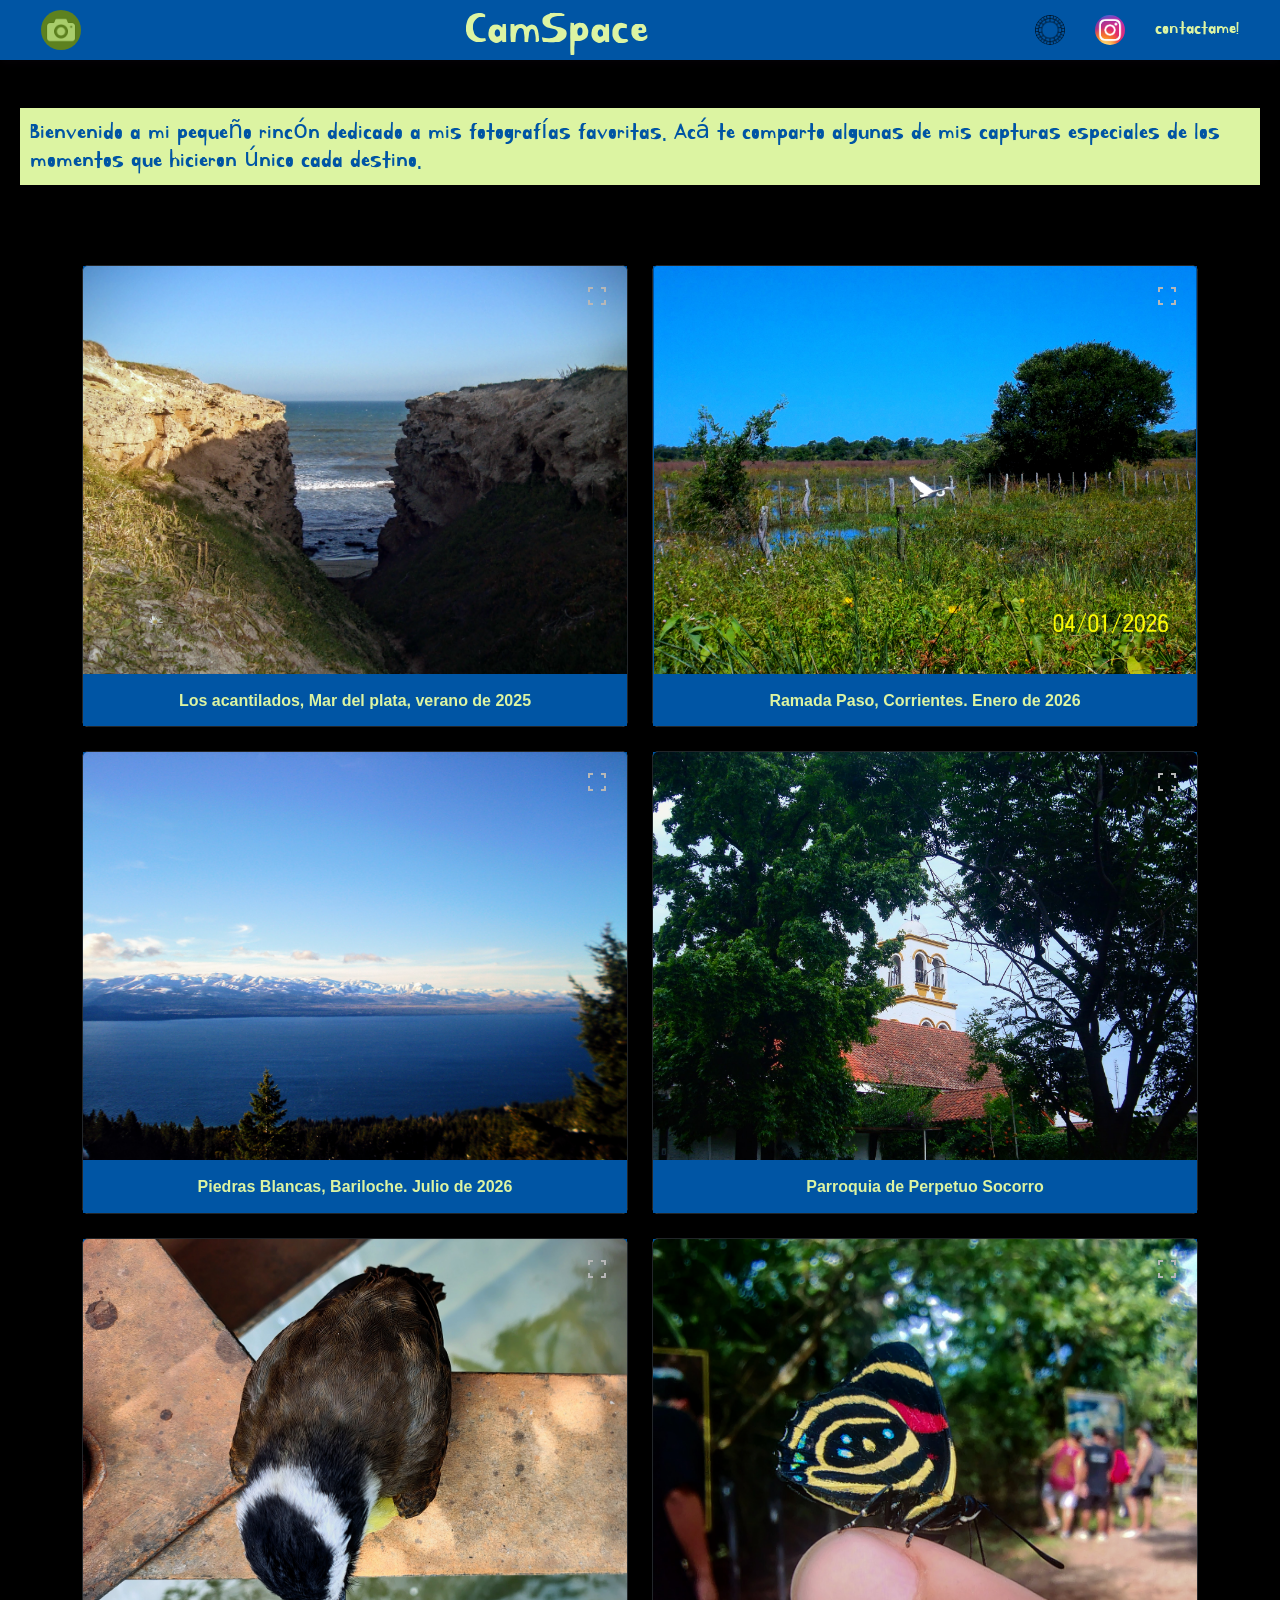
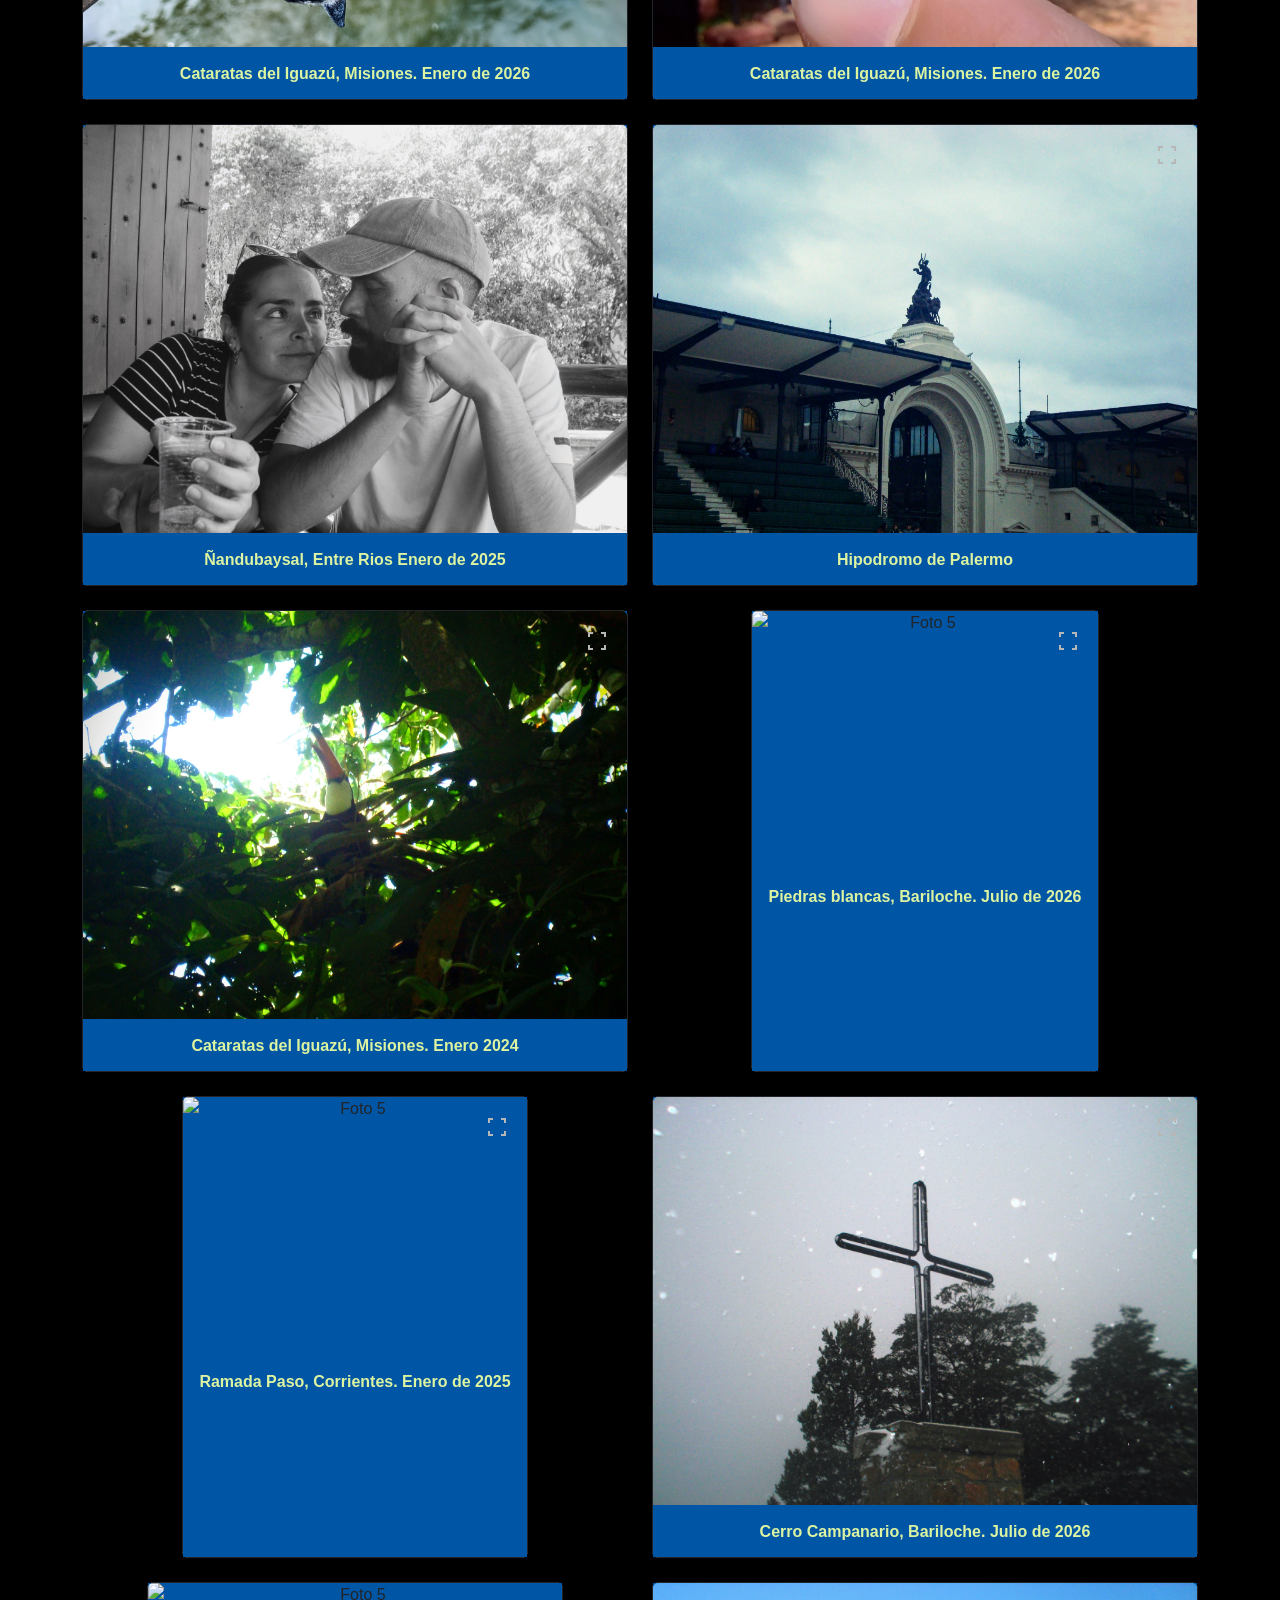
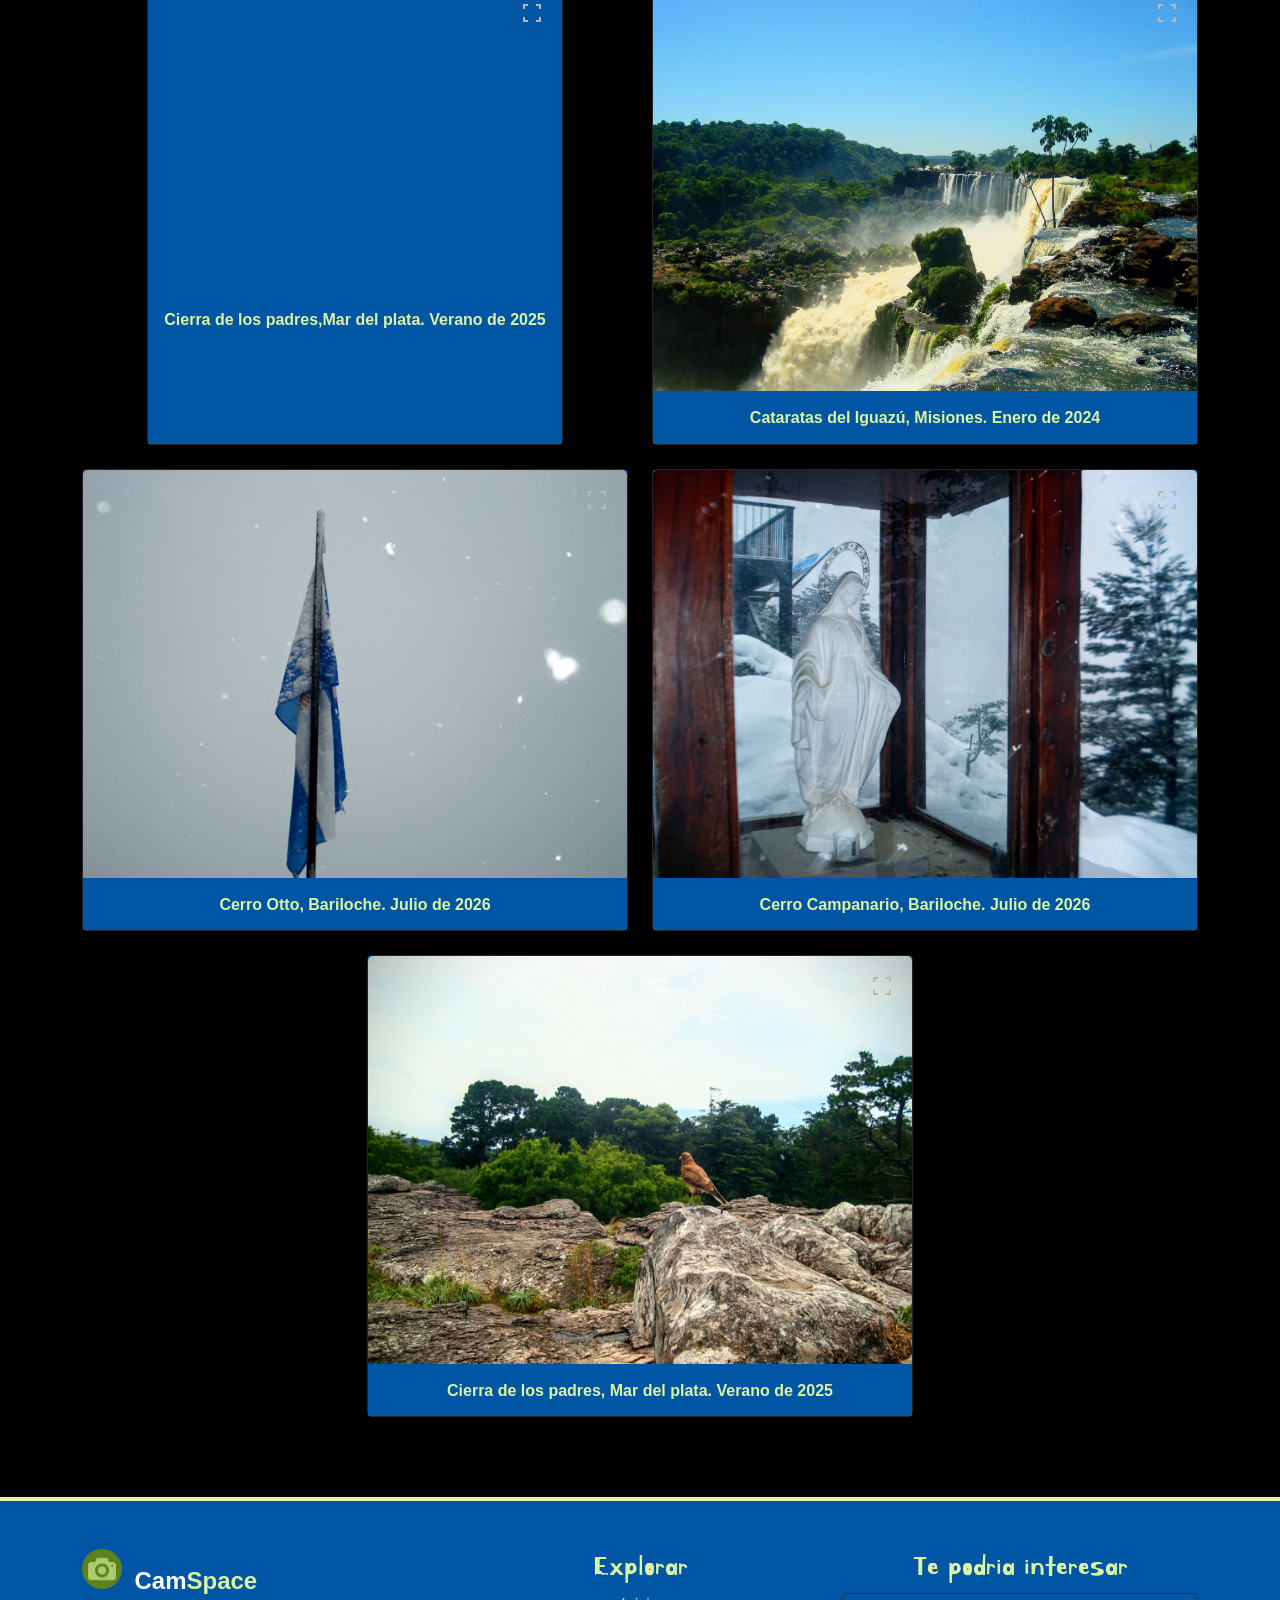
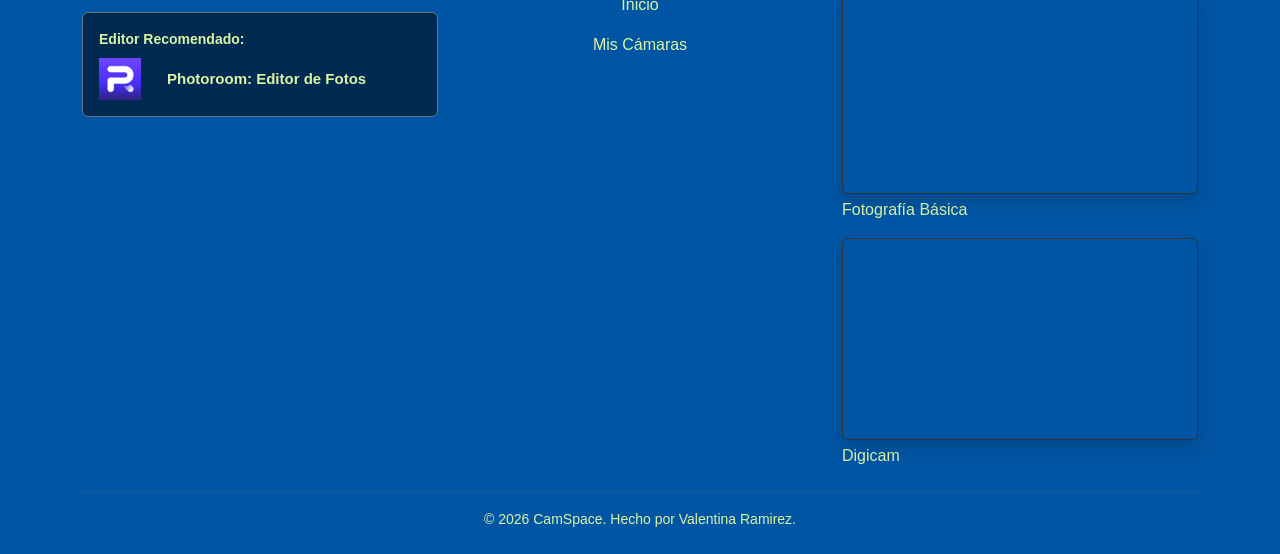
==== proyecto final/index.html @ 92eb6ae8 "Add files via upload" ====
<!DOCTYPE html>
<html lang="es">
<head>
    <meta charset="UTF-8">
    <meta name="viewport" content="width=device-width, initial-scale=1.0">
    <title>PHOTOS</title>
    <link rel="preconnect" href="https://fonts.googleapis.com">
    <link rel="preconnect" href="https://fonts.gstatic.com" crossorigin>
    <link href="https://fonts.googleapis.com/css2?family=Kirang+Haerang&display=swap" rel="stylesheet">
    <link rel="stylesheet" href="https://cdn.jsdelivr.net/npm/bootstrap@5.3.2/dist/css/bootstrap.min.css">
    <link rel="stylesheet" href="estilos.css">
</head>

<body>

    <header class="main-header">
        <div class="header-container">
            <div class="header-brand">
                <img src="./imagenes/principal_logo.jpg" alt="Logotipo" class="logo">
                <h1 class="titulos">CamSpace</h1>
            </div>

            <!-- Menú de Navegación -->
            <nav class="nav-menu">
                <ul>
                    <li><a class="apps" href="https://vsco.co/valuuula444" target="_blank"><img src="./imagenes/vscologo.webp" alt="VSCO"></a></li>
                    <li><a class="apps" href="https://www.instagram.com/_mizzter?igsh=MW1wcWpvdDFhaXNxNw==" target="_blank"><img src="./imagenes/Instalogo.png" alt="Instagram"></a></li>
                    <li><a class="mail" href="https://mail.google.com/mail/?view=cm&fs=1&to=valu.ramirezz55@gmail.com" target="_blank">contactame!</a></li>
                </ul>
            </nav>
        </div>
    </header>
    <br>
    <br>
 <h2 class="subtitulos">Bienvenido a mi pequeño rincón dedicado a mis fotografías favoritas. Acá te comparto algunas de mis capturas especiales de los momentos que hicieron único cada destino.</h2>

<!-- Contenedor principal adaptable -->
<main class="container my-5">
    <!-- Mantiene 2 columnas en pantallas apaisadas/anchas y 1 en móviles verticales -->
    <div class="row row-cols-1 row-cols-md-2 g-4 justify-content-center">

        <!-- FOTO 1 -->
        <div class="col d-flex justify-content-center">
            <div class="card border-dark text-center custom-card">
                <div class="photo-wrapper">
                    <img src="./imagenes/acantilados.JPG" class="card-img-top photo-zoom" alt="Foto 1">
                    <button type="button" class="expand-logo-btn" onclick="openFullscreenImage('./imagenes/acantilados.JPG', 'Mar del plata, verano de 2025')" title="Ver en pantalla completa">
                        <img src="./imagenes/zoom.png" alt="">
                    </button>
                </div>
                <div class="card-body py-3 border-top border-dark bg-white">
                    <h6 class="card-title mb-0 fw-bold">Los acantilados, Mar del plata, verano de 2025</h6>
                </div>
            </div>
        </div>

        <!-- FOTO 2 -->
        <div class="col d-flex justify-content-center">
            <div class="card border-dark text-center custom-card">
                <div class="photo-wrapper">
                    <img src="./imagenes/ciguena.JPG" class="card-img-top photo-zoom" alt="Foto 2">
                    <button type="button" class="expand-logo-btn" onclick="openFullscreenImage('./imagenes/ciguena.JPG', 'Foto 2 en vista completa')" title="Ver en pantalla completa">
                        <img src="./imagenes/zoom.png" alt="">
                    </button>
                </div>
                <div class="card-body py-3 border-top border-dark bg-white">
                    <h6 class="card-title mb-0 fw-bold">Ramada Paso, Corrientes. Enero de 2026</h6>
                </div>
            </div>
        </div>

        <div class="col d-flex justify-content-center">
            <div class="card border-dark text-center custom-card">
                <div class="photo-wrapper">
                    <img src="./imagenes/montanas.JPG" class="card-img-top photo-zoom" alt="Foto 3">
                    <button type="button" class="expand-logo-btn" onclick="openFullscreenImage('./imagenes/montanas.JPG', 'Foto 3 en vista completa')" title="Ver en pantalla completa">
                        <img src="./imagenes/zoom.png" alt="">
                    </button>
                </div>
                <div class="card-body py-3 border-top border-dark bg-white">
                    <h6 class="card-title mb-0 fw-bold">Piedras Blancas, Bariloche. Julio de 2026</h6>
                </div>
            </div>
        </div>

        <div class="col d-flex justify-content-center">
            <div class="card border-dark text-center custom-card">
                <div class="photo-wrapper">
                    <img src="./imagenes/parroquia.JPG" class="card-img-top photo-zoom" alt="Foto 4">
                    <button type="button" class="expand-logo-btn" onclick="openFullscreenImage('./imagenes/parroquia.JPG', 'Foto 4 en vista completa')" title="Ver en pantalla completa">
                        <img src="./imagenes/zoom.png" alt="">
                    </button>
                </div>
                <div class="card-body py-3 border-top border-dark bg-white">
                    <h6 class="card-title mb-0 fw-bold">Parroquia de Perpetuo Socorro</h6>
                </div>
            </div>
        </div>

        <div class="col d-flex justify-content-center">
            <div class="card border-dark text-center custom-card">
                <div class="photo-wrapper">
                    <img src="./imagenes/pajarito.jpg" class="card-img-top photo-zoom" alt="Foto 5">
                    <button type="button" class="expand-logo-btn" onclick="openFullscreenImage('./imagenes/pajarito.jpg', 'Foto 5 en vista completa')" title="Ver en pantalla completa">
                        <img src="./imagenes/zoom.png" alt="">
                    </button>
                </div>
                <div class="card-body py-3 border-top border-dark bg-white">
                    <h6 class="card-title mb-0 fw-bold">Cataratas del Iguazú, Misiones. Enero de 2026</h6>
                </div>
            </div>
        </div>

        <div class="col d-flex justify-content-center">
            <div class="card border-dark text-center custom-card">
                <div class="photo-wrapper">
                    <img src="./imagenes/88.jpg" class="card-img-top photo-zoom" alt="Foto 5">
                    <button type="button" class="expand-logo-btn" onclick="openFullscreenImage('./imagenes/88.jpg', 'Foto 5 en vista completa')" title="Ver en pantalla completa">
                        <img src="./imagenes/zoom.png" alt="">
                    </button>
                </div>
                <div class="card-body py-3 border-top border-dark bg-white">
                    <h6 class="card-title mb-0 fw-bold">Cataratas del Iguazú, Misiones. Enero de 2026</h6>
                </div>
            </div>
        </div>

<div class="col d-flex justify-content-center">
            <div class="card border-dark text-center custom-card">
                <div class="photo-wrapper">
                    <img src="./imagenes/papis.JPG" class="card-img-top photo-zoom" alt="Foto 5">
                    <button type="button" class="expand-logo-btn" onclick="openFullscreenImage('./imagenes/papis.JPG', 'Foto 5 en vista completa')" title="Ver en pantalla completa">
                        <img src="./imagenes/zoom.png" alt="">
                    </button>
                </div>
                <div class="card-body py-3 border-top border-dark bg-white">
                    <h6 class="card-title mb-0 fw-bold">Ñandubaysal, Entre Rios Enero de 2025</h6>
                </div>
            </div>
        </div>

<div class="col d-flex justify-content-center">
            <div class="card border-dark text-center custom-card">
                <div class="photo-wrapper">
                    <img src="./imagenes/palermo.JPG" class="card-img-top photo-zoom" alt="Foto 5">
                    <button type="button" class="expand-logo-btn" onclick="openFullscreenImage('./imagenes/palermo.JPG', 'Foto 5 en vista completa')" title="Ver en pantalla completa">
                        <img src="./imagenes/zoom.png" alt="">
                    </button>
                </div>
                <div class="card-body py-3 border-top border-dark bg-white">
                    <h6 class="card-title mb-0 fw-bold">Hipodromo de Palermo</h6>
                </div>
            </div>
        </div>

<div class="col d-flex justify-content-center">
            <div class="card border-dark text-center custom-card">
                <div class="photo-wrapper">
                    <img src="./imagenes/tucan.JPG" class="card-img-top photo-zoom" alt="Foto 5">
                    <button type="button" class="expand-logo-btn" onclick="openFullscreenImage('./imagenes/tucan.JPG', 'Foto 5 en vista completa')" title="Ver en pantalla completa">
                        <img src="./imagenes/zoom.png" alt="">
                    </button>
                </div>
                <div class="card-body py-3 border-top border-dark bg-white">
                    <h6 class="card-title mb-0 fw-bold">Cataratas del Iguazú, Misiones. Enero 2024</h6>
                </div>
            </div>
        </div>

<div class="col d-flex justify-content-center">
            <div class="card border-dark text-center custom-card">
                <div class="photo-wrapper">
                    <img src="./imagenes/capilla.jpg" class="card-img-top photo-zoom" alt="Foto 5">
                    <button type="button" class="expand-logo-btn" onclick="openFullscreenImage('./imagenes/capilla.jpg', 'Foto 5 en vista completa')" title="Ver en pantalla completa">
                        <img src="./imagenes/zoom.png" alt="">
                    </button>
                </div>
                <div class="card-body py-3 border-top border-dark bg-white">
                    <h6 class="card-title mb-0 fw-bold">Piedras blancas, Bariloche. Julio de 2026</h6>
                </div>
            </div>
        </div>

<div class="col d-flex justify-content-center">
            <div class="card border-dark text-center custom-card">
                <div class="photo-wrapper">
                    <img src="./imagenes/mariposa.jpg" class="card-img-top photo-zoom" alt="Foto 5">
                    <button type="button" class="expand-logo-btn" onclick="openFullscreenImage('./imagenes/mariposa.jpg', 'Foto 5 en vista completa')" title="Ver en pantalla completa">
                        <img src="./imagenes/zoom.png" alt="">
                    </button>
                </div>
                <div class="card-body py-3 border-top border-dark bg-white">
                    <h6 class="card-title mb-0 fw-bold">Ramada Paso, Corrientes. Enero de 2025</h6>
                </div>
            </div>
        </div>

<div class="col d-flex justify-content-center">
            <div class="card border-dark text-center custom-card">
                <div class="photo-wrapper">
                    <img src="./imagenes/cruz.JPG" class="card-img-top photo-zoom" alt="Foto 5">
                    <button type="button" class="expand-logo-btn" onclick="openFullscreenImage('./imagenes/cruz.JPG', 'Foto 5 en vista completa')" title="Ver en pantalla completa">
                        <img src="./imagenes/zoom.png" alt="">
                    </button>
                </div>
                <div class="card-body py-3 border-top border-dark bg-white">
                    <h6 class="card-title mb-0 fw-bold">Cerro Campanario, Bariloche. Julio de 2026</h6>
                </div>
            </div>
        </div>

        <div class="col d-flex justify-content-center">
            <div class="card border-dark text-center custom-card">
                <div class="photo-wrapper">
                    <img src="./imagenes/papa.jpg" class="card-img-top photo-zoom" alt="Foto 5">
                    <button type="button" class="expand-logo-btn" onclick="openFullscreenImage('./imagenes/papa.jpg', 'Foto 5 en vista completa')" title="Ver en pantalla completa">
                        <img src="./imagenes/zoom.png" alt="">
                    </button>
                </div>
                <div class="card-body py-3 border-top border-dark bg-white">
                    <h6 class="card-title mb-0 fw-bold">Cierra de los padres,Mar del plata. Verano de 2025</h6>
                </div>
            </div>
        </div>

<div class="col d-flex justify-content-center">
            <div class="card border-dark text-center custom-card">
                <div class="photo-wrapper">
                    <img src="./imagenes/cataratas.JPG" class="card-img-top photo-zoom" alt="Foto 5">
                    <button type="button" class="expand-logo-btn" onclick="openFullscreenImage('./imagenes/cataratas.JPG', 'Foto 5 en vista completa')" title="Ver en pantalla completa">
                        <img src="./imagenes/zoom.png" alt="">
                    </button>
                </div>
                <div class="card-body py-3 border-top border-dark bg-white">
                    <h6 class="card-title mb-0 fw-bold">Cataratas del Iguazú, Misiones. Enero de 2024</h6>
                </div>
            </div>
        </div>

<div class="col d-flex justify-content-center">
            <div class="card border-dark text-center custom-card">
                <div class="photo-wrapper">
                    <img src="./imagenes/bandera.JPG" class="card-img-top photo-zoom" alt="Foto 5">
                    <button type="button" class="expand-logo-btn" onclick="openFullscreenImage('./imagenes/bandera.JPG', 'Foto 5 en vista completa')" title="Ver en pantalla completa">
                        <img src="./imagenes/zoom.png" alt="">
                    </button>
                </div>
                <div class="card-body py-3 border-top border-dark bg-white">
                    <h6 class="card-title mb-0 fw-bold">Cerro Otto, Bariloche. Julio de 2026</h6>
                </div>
            </div>
        </div>

        <div class="col d-flex justify-content-center">
            <div class="card border-dark text-center custom-card">
                <div class="photo-wrapper">
                    <img src="./imagenes/virgencita.JPG" class="card-img-top photo-zoom" alt="Foto 5">
                    <button type="button" class="expand-logo-btn" onclick="openFullscreenImage('./imagenes/virgencita.JPG', 'Foto 5 en vista completa')" title="Ver en pantalla completa">
                        <img src="./imagenes/zoom.png" alt="">
                    </button>
                </div>
                <div class="card-body py-3 border-top border-dark bg-white">
                    <h6 class="card-title mb-0 fw-bold">Cerro Campanario, Bariloche. Julio de 2026</h6>
                </div>
            </div>
        </div>

        <div class="col d-flex justify-content-center">
            <div class="card border-dark text-center custom-card">
                <div class="photo-wrapper">
                    <img src="./imagenes/pajaro.JPG" class="card-img-top photo-zoom" alt="Foto 5">
                    <button type="button" class="expand-logo-btn" onclick="openFullscreenImage('./imagenes/pajaro.JPG', 'Foto 5 en vista completa')" title="Ver en pantalla completa">
                        <img src="./imagenes/zoom.png" alt="">
                    </button>
                </div>
                <div class="card-body py-3 border-top border-dark bg-white">
                    <h6 class="card-title mb-0 fw-bold">Cierra de los padres, Mar del plata. Verano de 2025</h6>
                </div>
            </div>
        </div>

        

    </div>
</main>

<!-- VENTANAS MODALES EN PANTALLA COMPLETA -->

<!-- Modal Foto 1 -->
<div class="modal fade" id="modalFoto1" tabindex="-1" aria-hidden="true">
    <div class="modal-dialog modal-dialog-centered modal-fullscreen">
        <div class="modal-content bg-dark border-0">
            <div class="modal-header border-0">
                <button type="button" class="btn-close btn-close-white" data-bs-dismiss="modal" aria-label="Close"></button>
            </div>
            <div class="modal-body d-flex flex-column justify-content-center align-items-center text-center p-4">
                <img src="./imagenes/acantilados.JPG" class="img-fluid rounded mb-3 fullscreen-image" alt="Foto 1 Grande">
                <p class="text-white mt-2">Mar del plata, verano de 2025.</p>
            </div>
        </div>
    </div>
</div>

<!-- Modal Foto 2 -->
<div class="modal fade" id="modalFoto2" tabindex="-1" aria-hidden="true">
    <div class="modal-dialog modal-dialog-centered modal-fullscreen">
        <div class="modal-content bg-dark border-0">
            <div class="modal-header border-0">
                <button type="button" class="btn-close btn-close-white" data-bs-dismiss="modal" aria-label="Close"></button>
            </div>
            <div class="modal-body d-flex flex-column justify-content-center align-items-center text-center p-4">
                <img src="./imagenes/ciguena.JPG" class="img-fluid rounded mb-3 fullscreen-image" alt="Foto 2 Grande">
                <p class="text-white mt-2">Foto 2 en vista completa.</p>
            </div>
        </div>
    </div>
</div>





<footer class="creative-footer bg-dark text-white pt-5 pb-4">
    <div class="container">
        <div class="row gy-4 align-items-start">
            
            <div class="col-lg-4 col-md-6 text-center text-md-start">
                <div class="footer-brand-box mb-3">
                    <span class="camera-lens-icon"><img class="camara" src="./imagenes/principal_logo.jpg" alt=""></span>
                    <h4 class="d-inline-block ms-2 fw-bold mb-0">Cam<span class="text-accent">Space</span></h4>
                </div>
                
                <div class="download-app-zone p-3 bg-black bg-opacity-50 rounded border border-secondary">
                    <p class="small text-accent fw-bold mb-2">Editor Recomendado:</p>
                    <a href="https://play.google.com/store/apps/details?id=com.photoroom.app&hl=es_AR" target="_blank" rel="noopener noreferrer" class="d-flex align-items-center text-decoration-none text-white google-play-link">
                        <img src="./imagenes/r.webp" alt="Photoroom" class="me-3 footer-app-logo">
                        <span>
                            <span class="d-block text-uppercase text-accent font-monospace footer-app-label"></span>
                            <strong class="d-block text-accent footer-app-title">Photoroom: Editor de Fotos</strong>
                        </span>
                    </a>
                </div>
            </div>

            <div class="col-lg-4 col-md-6 text-center">
                <h5 class="subtitulos2">Explorar</h5>
                <ul class="list-unstyled footer-nav-links">
                    <li class="mb-2"><a href="index.html" class="text-accent text-decoration-none">Inicio</a></li>
                    <li class="mb-2"><a href="mis camaras.html" class="text-accent text-decoration-none">Mis Cámaras</a></li>
                </ul>
            </div>

            <div class="col-lg-4 col-md-12">
                <h5 class="subtitulos2 ">Te podria interesar</h5>
                <div class="row g-3">
                    <div class="col-6 col-lg-12">
                        <div class="footer-video-box">
                            <div class="ratio ratio-16x9 rounded overflow-hidden shadow">
                                <iframe src="https://youtu.be/Ar_h-uwUvDs" title="Fotografia basica" allowfullscreen></iframe>
                            </div>
                            <span class="d-block text-center text-lg-start text-accent mt-1">Fotografía Básica</span>
                        </div>
                    </div>
                    <div class="col-6 col-lg-12">
                        <div class="footer-video-box">
                            <div class="ratio ratio-16x9 rounded overflow-hidden shadow">
                                <iframe src="https://youtu.be/wCe1MWTuJKI" title="digicam" allowfullscreen></iframe>
                            </div>
                            <span class="d-block text-center text-lg-start text-accent mt-1">Digicam</span>
                        </div>
                    </div>
                </div>
            </div>

        </div>

        <hr class="border-secondary mt-4 mb-3">
        <div class="row">
            <div class="col-md-12 text-center">
                <p class="text-accent small mb-0">&copy; 2026 CamSpace. Hecho por Valentina Ramirez.</p>
            </div>
        </div>
    </div>
</footer>



  <div id="fullscreenOverlay" class="fullscreen-overlay" onclick="closeFullscreenImage(event)">
      <button type="button" class="fullscreen-close" onclick="closeFullscreenImage(event)" aria-label="Cerrar">✕</button>
      <img id="fullscreenImage" src="" alt="">
  </div>

  <script>
      function openFullscreenImage(src, alt) {
          const overlay = document.getElementById('fullscreenOverlay');
          const img = document.getElementById('fullscreenImage');
          img.src = src;
          img.alt = alt || '';
          overlay.classList.add('active');
          document.body.style.overflow = 'hidden';
      }

      function closeFullscreenImage(event) {
          const overlay = document.getElementById('fullscreenOverlay');
          if (event && event.target !== overlay && !event.target.classList.contains('fullscreen-close')) {
              return;
          }
          overlay.classList.remove('active');
          document.body.style.overflow = '';
      }

      document.addEventListener('keydown', function (event) {
          if (event.key === 'Escape') {
              closeFullscreenImage();
          }
      });
  </script>

</body>
---- proyecto final/estilos.css ----
/* Reseteo básico de estilos */
* {
    margin: 0;
    padding: 0;
    box-sizing: border-box;
    font-family: 'Segoe UI', Tahoma, Geneva, Verdana, sans-serif;
}

img {
    max-width: 100%;
    height: auto;
    display: block;
}

body {
    background-color: #000000;
    color: #ffffff;
}

.titulos {
  font-family: "Kirang Haerang", system-ui;
  font-weight: 400;
  font-style: normal;
  color: #dcf4a2;
  margin-bottom: 10px;
  text-align: center;
  width: 200px;
  font-size: 300%;
}
.subtitulos {
    font-size: 1.5rem;
    color: #0055a4;
    background-color: #dcf4a2;
    padding: 10px;
    margin-left: 20px;
    margin-right: 20px;
    margin-bottom: 20px;
    text-align: left;
    font-family: "Kirang Haerang", system-ui;
  font-weight: 400;
  font-style: normal;
    
}
/* Estilos del Header */
.main-header {
    background-color: #0055a4;
    box-shadow: 0 2px 10px rgba(61, 27, 77, 0.1);
    position: sticky;
    top: 0;
    z-index: 1000;
}

.camera-card {
    background-color: #ffffff;
    color: #0055a4;
    position: relative;
    overflow: visible;
}

.camera-card .card-body {
    background-color: transparent !important;
    color: #0055a4;
    padding: 0 !important;
    border: none !important;
}

.camera-card .photo-wrapper {
    background-color: #ffffff;
}

.camera-header {
    background-color: #0055a4;
    color: #dcf4a2;
    padding: 0.75rem 1rem;
    display: flex;
    align-items: center;
    justify-content: center;
    gap: 0.5rem;
    margin: 0;
    position: relative;
}

.camera-header .card-title {
    color: #dcf4a2;
}

.camera-toggle {
    margin-top: 0;
    border: none;
    background: transparent;
    color: #dcf4a2;
    font-size: 1.2rem;
    cursor: pointer;
    transition: transform 0.2s ease, color 0.2s ease;
}

.camera-toggle:hover {
    color: #ffffff;
    transform: scale(1.1);
}

.camera-toggle[aria-expanded="true"] {
    color: #ffffff;
    transform: rotate(180deg);
}

.camera-details {
    color: #dcf4a2;
    font-size: 0.95rem;
    background-color: #0055a4;
    padding: 10px 12px;
    border-radius: 8px;
    border: 1px solid #dcf4a2;
    display: block;
    width: 220px;
    max-width: calc(100vw - 32px);
    position: absolute;
    left: 50%;
    top: calc(100% + 8px);
    transform: translateX(-50%);
    z-index: 20;
    box-shadow: 0 6px 18px rgba(0, 0, 0, 0.25);
}

.camera-details.d-none {
    display: none !important;
}

main {
    background-color: #000000;
    padding: 2rem 1rem;
    border-radius: 12px;
}

.header-container {
    max-width: 1200px;
    margin: 0 auto;
    padding: 1px;
    display: flex;
    flex-wrap: wrap;
    justify-content: space-between;
    align-items: center;
    gap: 15px;
}

.header-brand {
    display: flex;
    align-items: center;
    gap: 12px;
    flex: 1;
}

.titulos {
    margin: 0;
    flex: 1;
    text-align: center;
}

.header-container > * {
    min-width: 0;
}

/* Logotipo */
.logo {
    width: 40px;
    height: 40px;
    border-radius: 50%;
    object-fit: cover;
}

.home-icon {
    width: 28px;
    height: 28px;
    object-fit: contain;
    margin-right: 8px;
}

.apps,
.nav-menu a img {
    width: 30px;
    height: 30px;
    border-radius: 50%;
    object-fit: cover;
}

.mail {
    font-weight: 34;
    transition: color 0.3s ease;

}

.nav-menu a.mail {
    color: #dcf4a2;
    font-family: "Kirang Haerang", system-ui;
  font-weight: 400;
  font-style: normal;
  font-size: 1.2rem;
}

/* Menú de navegación */
.nav-menu ul {
    list-style: none;
    display: flex;
    flex-wrap: wrap;
    gap: 30px;
    padding: 0;
    margin: 0;
}

.nav-menu ul li {
    list-style: none;
}

.nav-menu a {
    text-decoration: none;
    color: #555555;
    font-weight: 500;
    transition: color 0.3s ease;
}

.nav-menu a:hover, 
.nav-menu a.active {
    color: #007bff;
}

/* Botón de acción */
.btn-action {
    background-color: #007bff;
    color: #ffffff;
    padding: 10px 20px;
    border-radius: 5px;
    text-decoration: none;
    font-weight: 600;
    transition: background-color 0.3s ease;
}

.btn-action:hover {
    background-color: #0056b3;
}

/* Responsivo para pantallas pequeñas */
@media (max-width: 768px) {
    .header-container {
        flex-direction: column;
        gap: 15px;
        text-align: center;
    }

    .nav-menu ul {
        gap: 15px;
    }
}

//* Tarjeta contenedora */
.custom-card {
    width: 100%;
    max-width: 400px; /* Tamaño máximo recomendado para mantener armonía en 2 columnas */
    border-width: 3px !important;
    background-color: #0055a4;
    color: #dcf4a2;
}

.card-body {
    background-color: #0055a4 !important;
    color: #dcf4a2;
    border-color: #0055a4 !important;
}

.card-title {
    color: #dcf4a2;
}

/* Forzar la proporción 4:3 original */
.photo-wrapper {
    width: 100%;
    aspect-ratio: 4 / 3; /* Define la geometría fija de pantalla estirada o TV antigua */
    overflow: hidden;
    position: relative; /* Clave para que el logo se posicione respecto a este cuadro */
    background-color: #0055a4; /* Fondo de la tarjeta en el área de la foto */
}

/* Ajuste técnico de la imagen original */
.photo-zoom {
    width: 100%;
    height: 100%;
    object-fit: contain; /* Muestra la foto completa en su tamaño original sin recortar nada */
    transition: transform 0.4s ease;
}

/* Zoom controlado al pasar el cursor */
.photo-wrapper:hover .photo-zoom {
    transform: scale(1.08); /* Un zoom sutil para no perder los bordes 4:3 */
}

/* Pequeño logo flotante en la esquina superior derecha */
.expand-logo-btn {
    position: absolute;
    top: 12px;
    right: 12px;
    width: 36px;
    height: 36px;
    background-color: transparent;
    border: none;
    border-radius: 50%;
    display: flex;
    align-items: center;
    justify-content: center;
    font-size: 16px;
    cursor: pointer;
    z-index: 10;
    padding: 0;
    transition: transform 0.2s;
}

.expand-logo-btn img {
    width: 24px;
    height: 24px;
    object-fit: contain;
    display: block;
}

/* Efecto interactivo en el logo de la esquina */
.expand-logo-btn:hover {
    transform: scale(1.1);
}

.fullscreen-image {
    max-height: 85vh;
    width: auto;
    object-fit: contain;
}

.footer-app-logo {
    width: 42px;
    height: 42px;
    object-fit: contain;
}

.footer-app-label {
    font-size: 10px;
}

.footer-app-title {
    font-size: 15px;
}

/* Estilos creativos del pie de página */
.creative-footer {
    border-top: 4px solid #dcf4a2;
    background-color: #0055a4 !important;
}

/* Overlay para ver la imagen en pantalla completa */
.fullscreen-overlay {
    position: fixed;
    inset: 0;
    background: rgba(0, 0, 0, 0.96);
    display: none;
    align-items: center;
    justify-content: center;
    padding: 20px;
    z-index: 9999;
}

.fullscreen-overlay.active {
    display: flex;
}

.fullscreen-overlay img {
    max-width: 100%;
    max-height: 90vh;
    object-fit: contain;
    border-radius: 12px;
    box-shadow: 0 0 30px rgba(0, 0, 0, 0.4);
}

.fullscreen-close {
    position: absolute;
    top: 20px;
    right: 20px;
    width: 44px;
    height: 44px;
    border: none;
    border-radius: 50%;
    background: white;
    color: black;
    font-size: 1.2rem;
    cursor: pointer;
}

/* Decoración estética para los títulos */
.footer-title-line::after {
    content: '';
    position: absolute;
    bottom: -6px;
    left: 0;
    width: 40px;
    height: 2px;
    background-color: #dcf4a2;
}

/* En caso de pantallas centradas en móvil, ajusta la línea decorativa */
@media (max-width: 767px) {
    .footer-title-line::after {
        left: 50%;
        transform: translateX(-50%);
    }
}

/* Colores de acento */
.text-accent {
    color: #dcf4a2 !important;
}

/* Animación y diseño del botón Google Play */
.download-app-zone {
    transition: transform 0.3s ease, border-color 0.3s ease;
}

.download-app-zone:hover {
    transform: translateY(-3px);
    border-color: #dcf4a2 !important;
}

.google-play-link {
    gap: 10px;
}

.footer-nav-links {
    display: flex;
    flex-direction: column;
    align-items: center;
    gap: 8px;
}

/* Animaciones de los hipervínculos del navegador interno */
.footer-nav-links a {
    transition: color 0.2s ease, padding-left 0.2s ease;
}

.footer-nav-links a:hover {
    color: ##dcf4a2 !important;
    padding-left: 6px; /* Desplazamiento interactivo al pasar el mouse */
}

/* Efecto de marco iluminado para los videos de YouTube */
.footer-video-box .ratio {
    border: 1px solid #333333;
    transition: border-color 0.3s ease, box-shadow 0.3s ease;
}

.footer-video-box:hover .ratio {
    border-color: #dcf4a2;
    box-shadow: 0 0 10px rgba(255, 193, 7, 0.3) !important;
}

/* Emoji de la cámara girando levemente en el logo */
.camera-lens-icon {
    display: inline-block;
    font-size: 5px;
    transition: transform 0.4s ease;
}

.footer-brand-box:hover .camera-lens-icon {
    transform: rotate(15deg) scale(1.1);
}

.inicio {
    justify-content: center;
    size: 3px;
}

.camara {
    width: 40px;
    height: 40px;
    border-radius: 50%;
    object-fit: cover;
}

.subtitulos2 {
    font-size: 1.9rem;
    color: #dcf4a2;
    text-align: center;
    font-family: "Kirang Haerang", system-ui;
  font-weight: 400;
  font-style: normal;
}
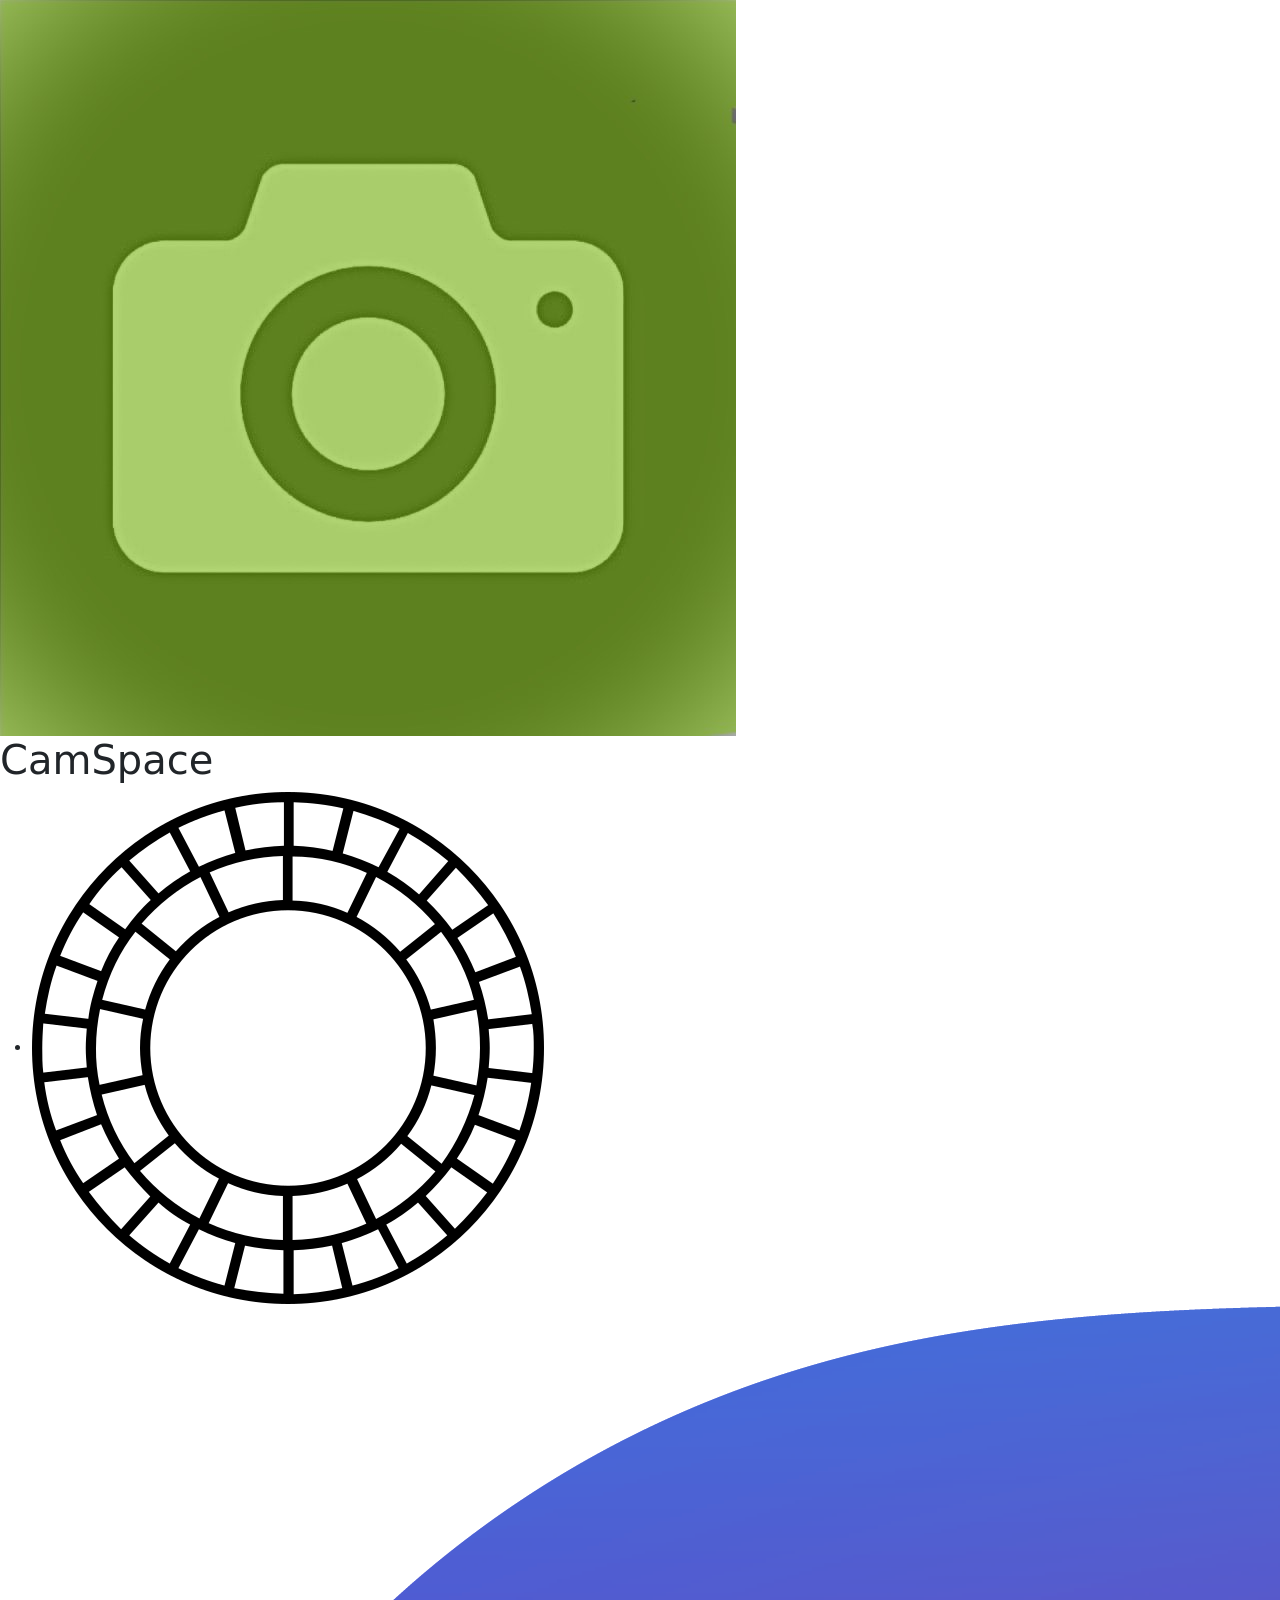
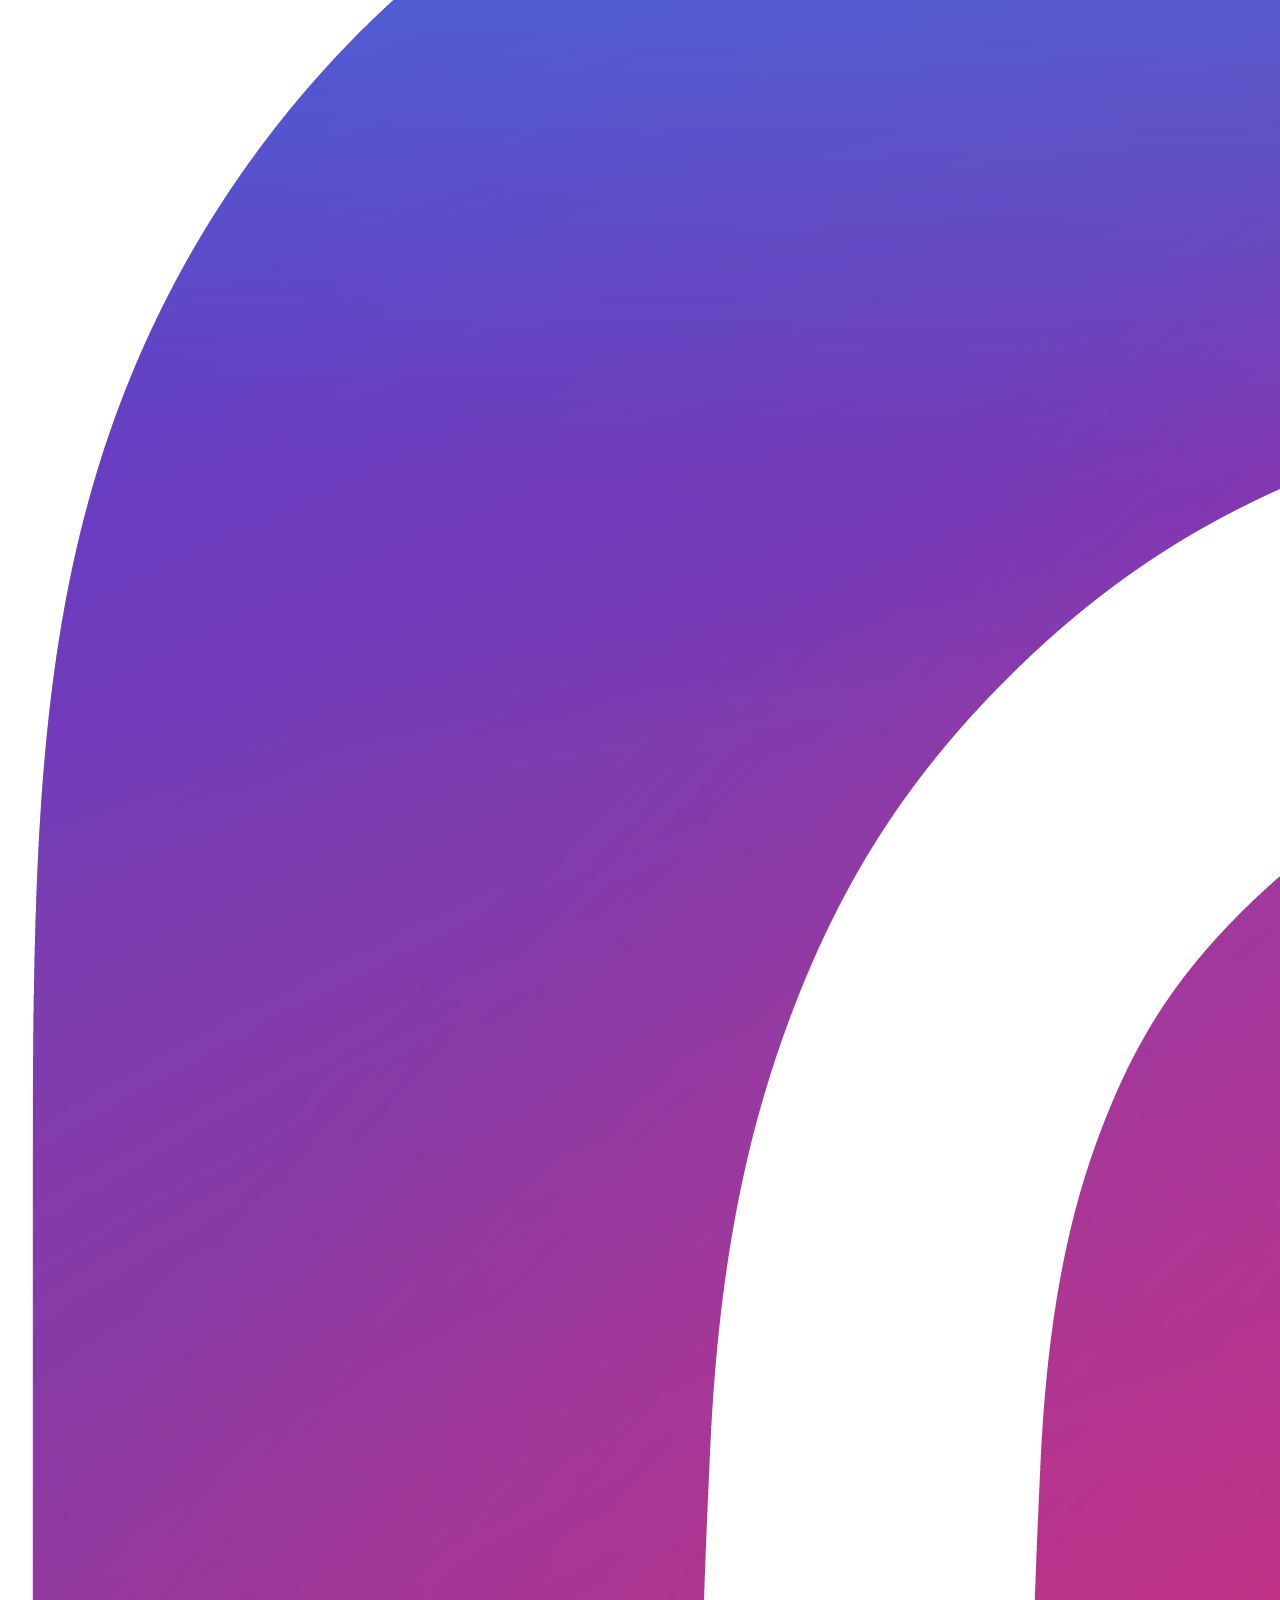
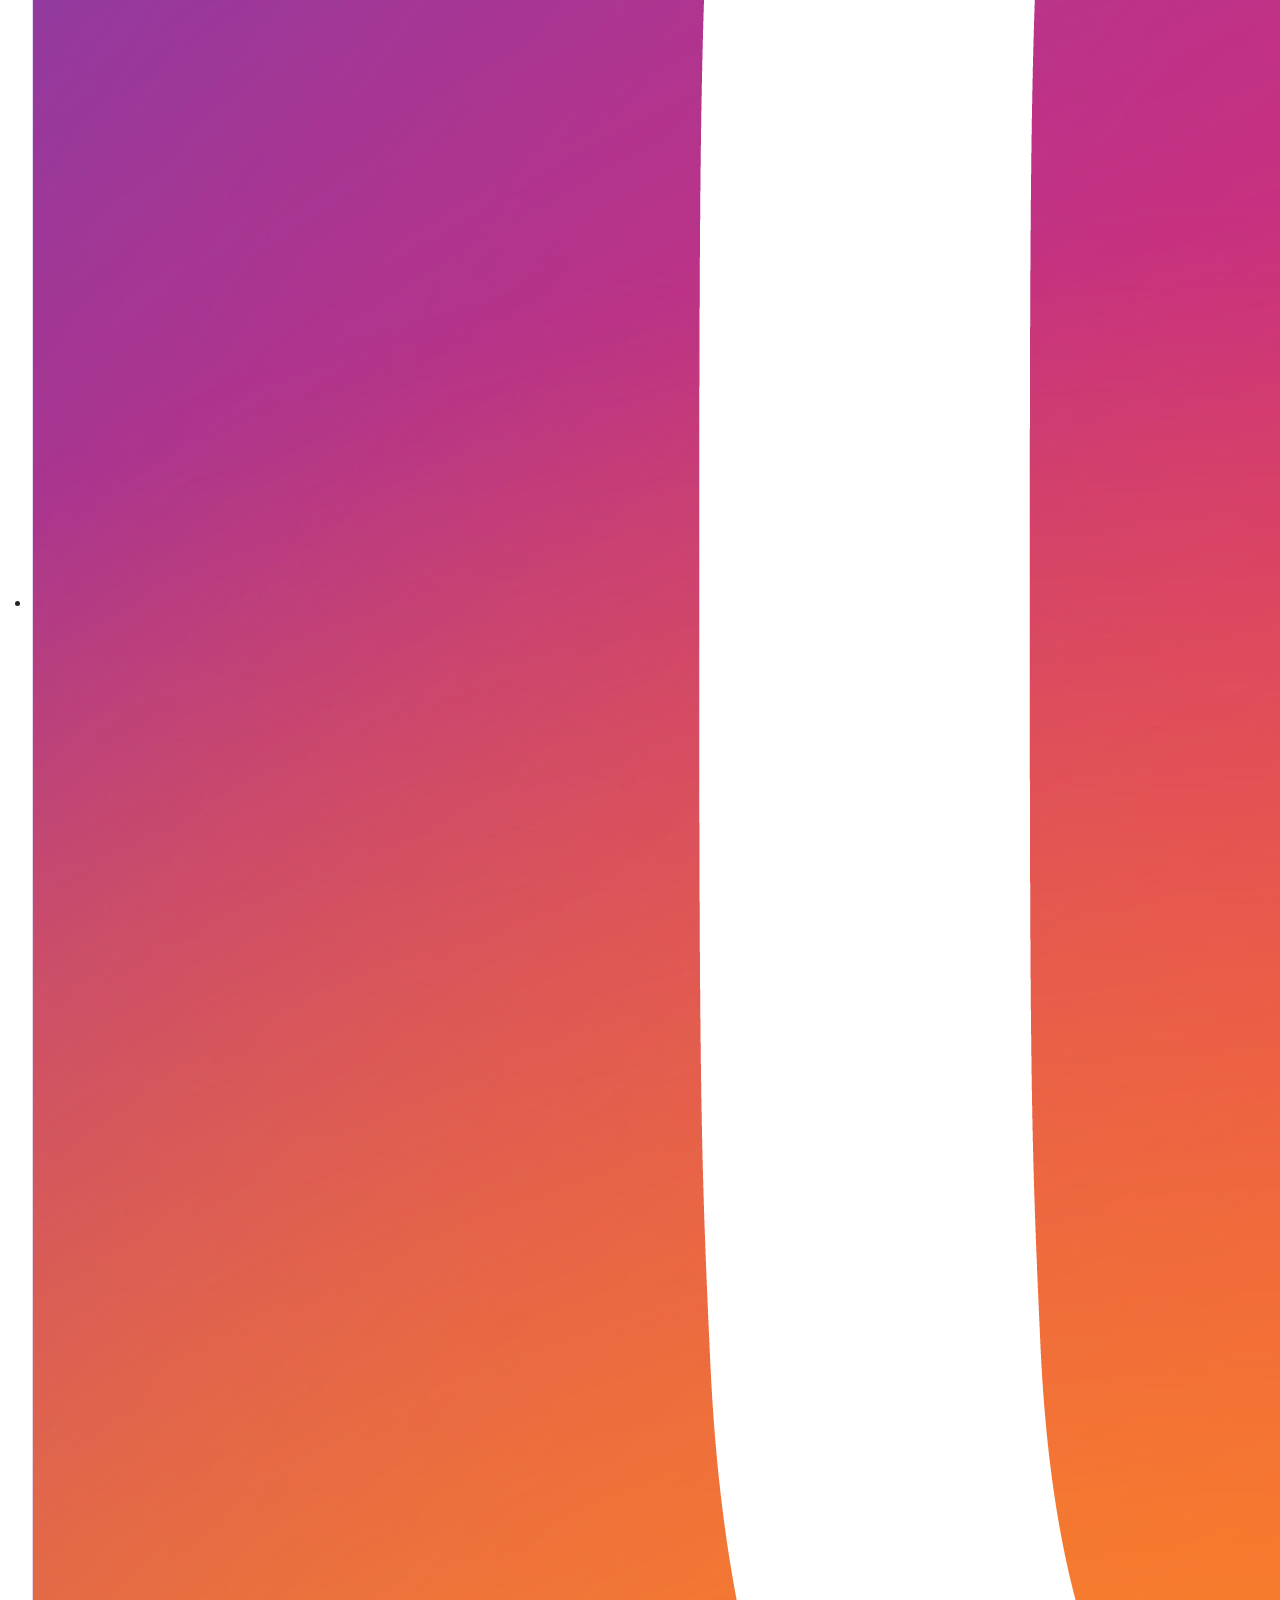
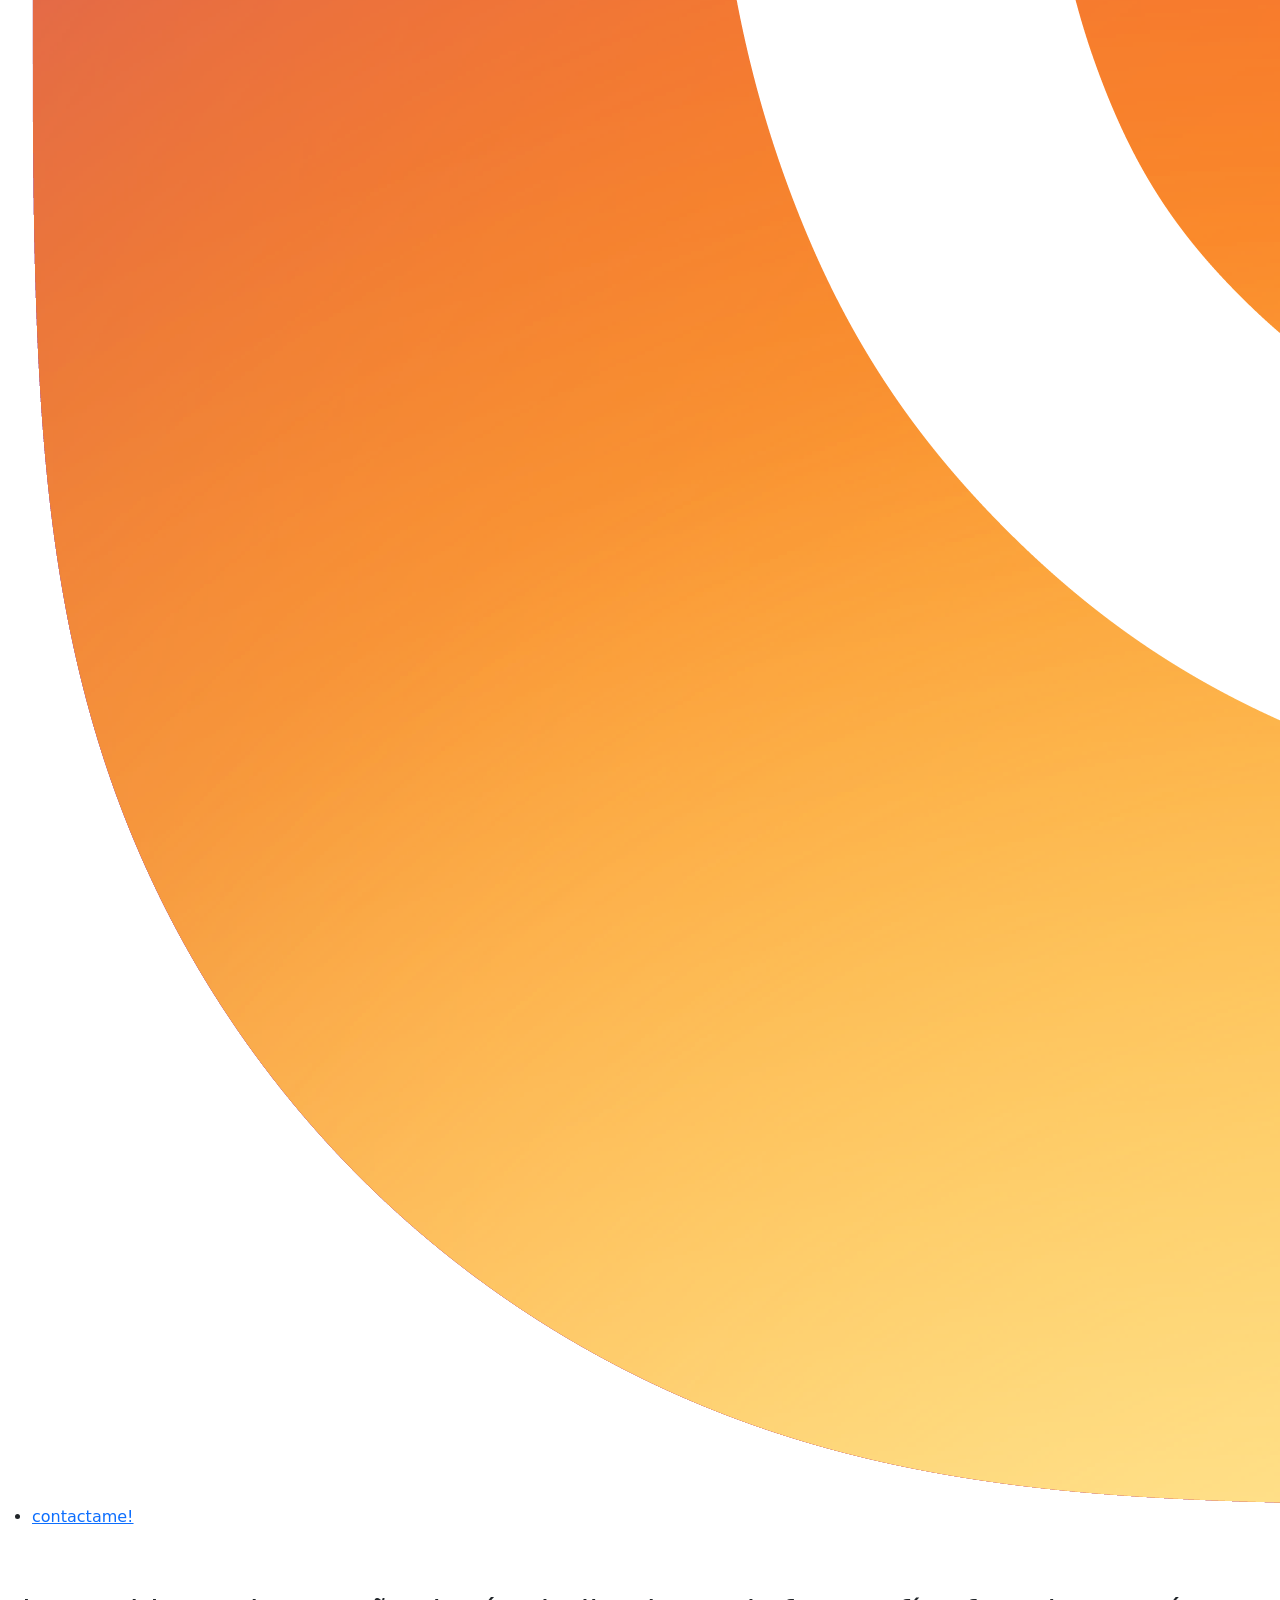
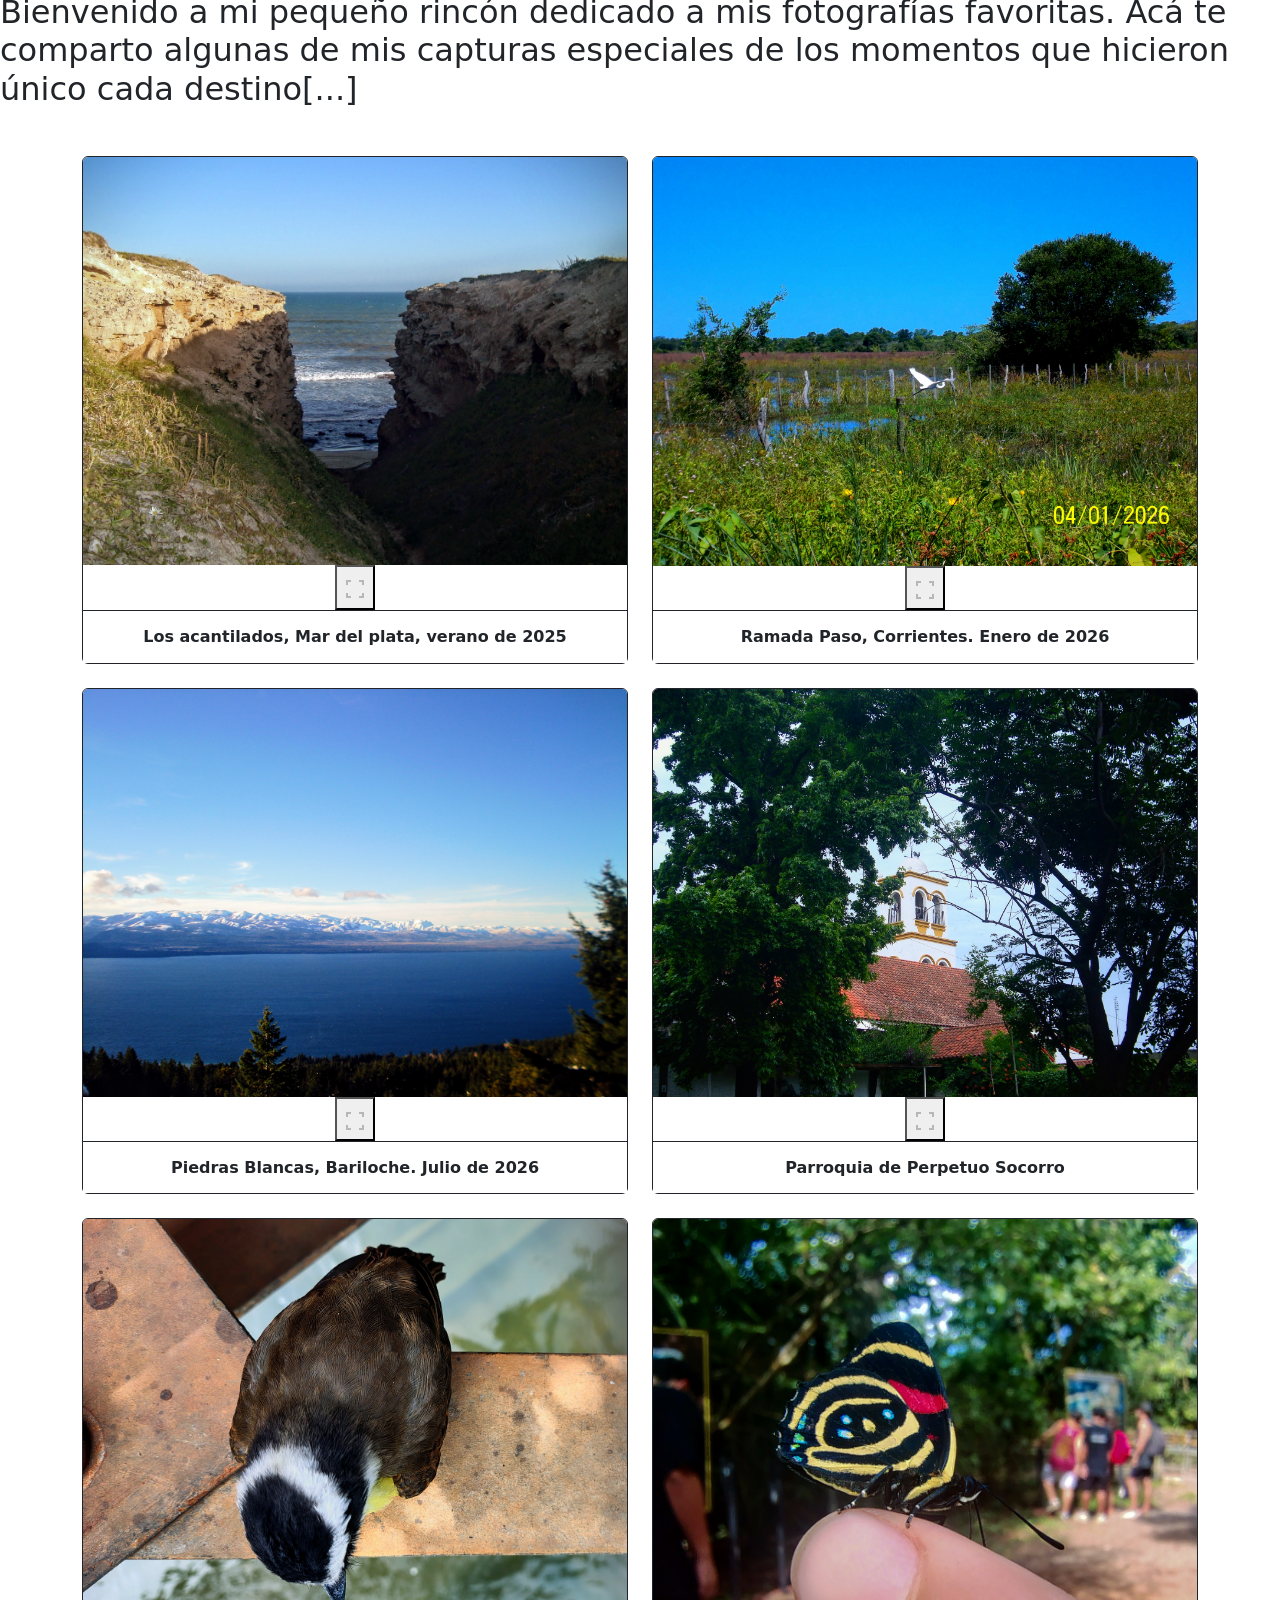
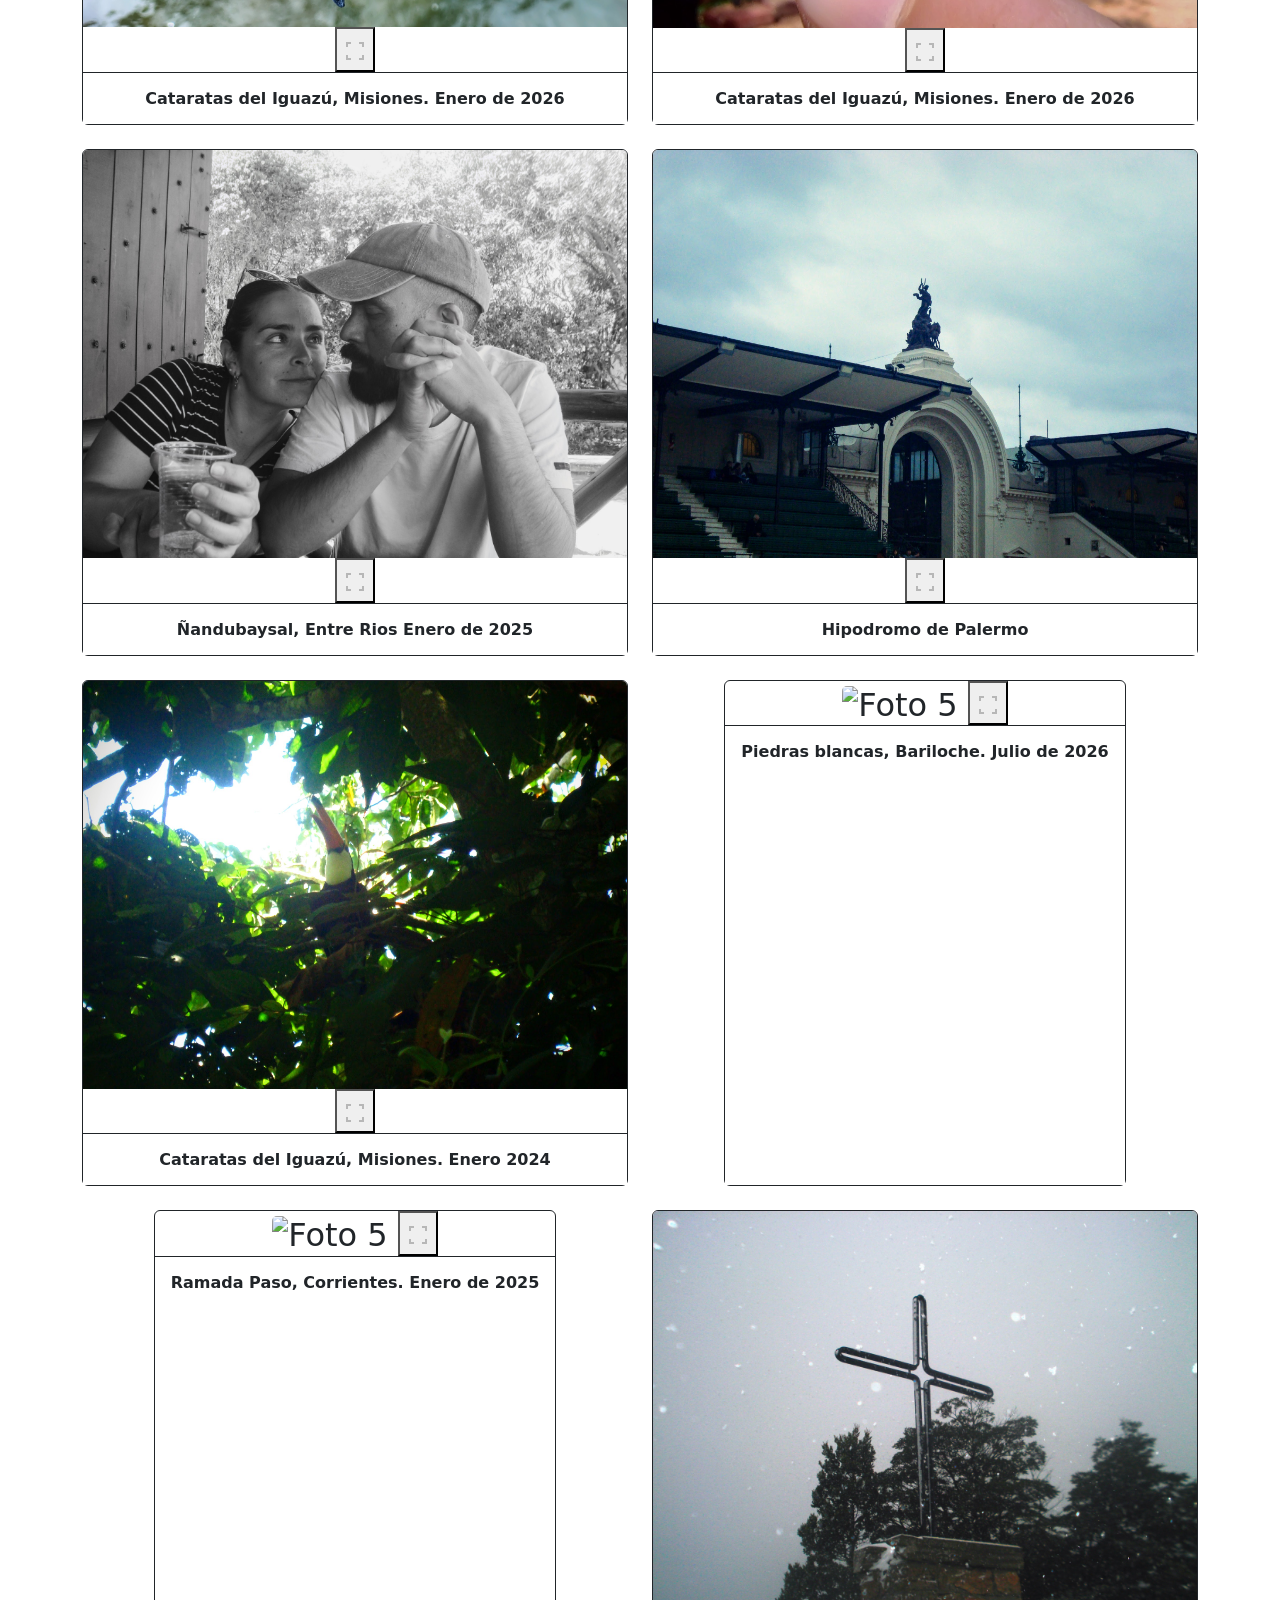
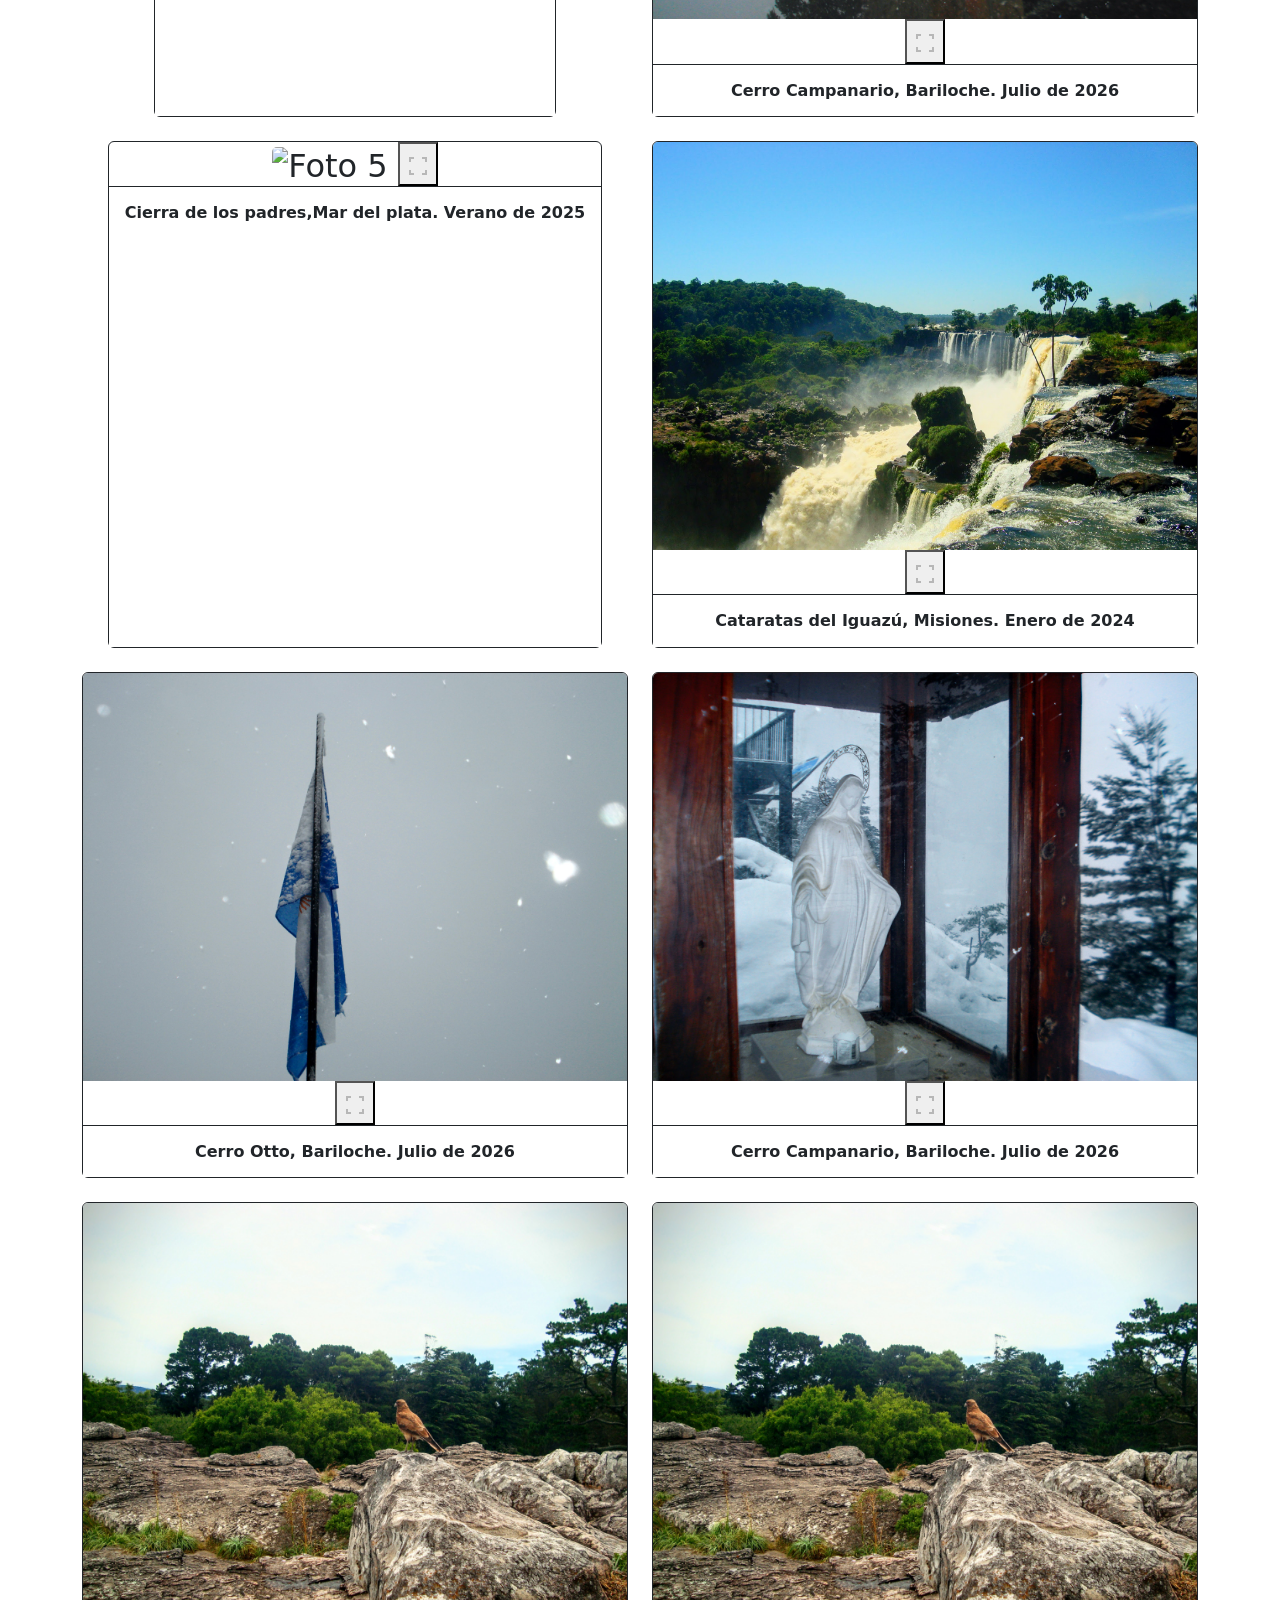
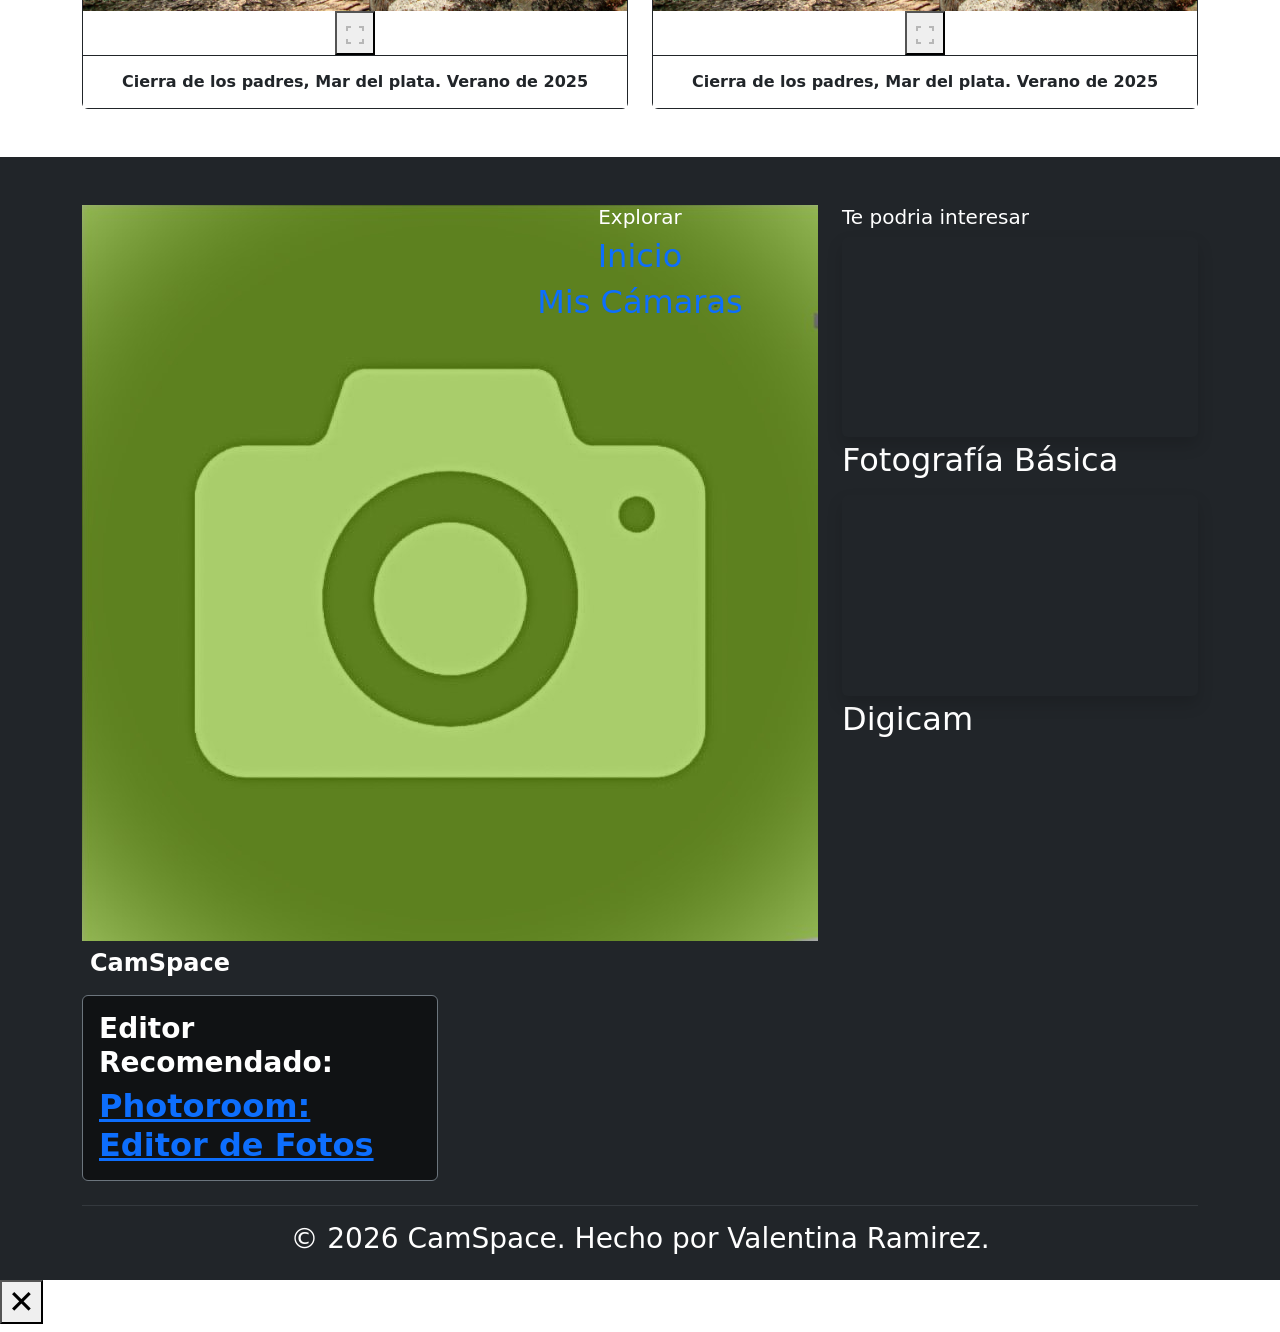
==== commit 7b9fa341: "Load CSS from raw.githubusercontent to force loading when opened locally" ====
--- a/proyecto final/index.html
+++ b/proyecto final/index.html
@@ -1,419 +1,433 @@
-<!DOCTYPE html>
-<html lang="es">
-<head>
-    <meta charset="UTF-8">
-    <meta name="viewport" content="width=device-width, initial-scale=1.0">
-    <title>PHOTOS</title>
-    <link rel="preconnect" href="https://fonts.googleapis.com">
-    <link rel="preconnect" href="https://fonts.gstatic.com" crossorigin>
-    <link href="https://fonts.googleapis.com/css2?family=Kirang+Haerang&display=swap" rel="stylesheet">
-    <link rel="stylesheet" href="https://cdn.jsdelivr.net/npm/bootstrap@5.3.2/dist/css/bootstrap.min.css">
-    <link rel="stylesheet" href="estilos.css">
-</head>
-
-<body>
-
-    <header class="main-header">
-        <div class="header-container">
-            <div class="header-brand">
-                <img src="./imagenes/principal_logo.jpg" alt="Logotipo" class="logo">
-                <h1 class="titulos">CamSpace</h1>
-            </div>
-
-            <!-- Menú de Navegación -->
-            <nav class="nav-menu">
-                <ul>
-                    <li><a class="apps" href="https://vsco.co/valuuula444" target="_blank"><img src="./imagenes/vscologo.webp" alt="VSCO"></a></li>
-                    <li><a class="apps" href="https://www.instagram.com/_mizzter?igsh=MW1wcWpvdDFhaXNxNw==" target="_blank"><img src="./imagenes/Instalogo.png" alt="Instagram"></a></li>
-                    <li><a class="mail" href="https://mail.google.com/mail/?view=cm&fs=1&to=valu.ramirezz55@gmail.com" target="_blank">contactame!</a></li>
-                </ul>
-            </nav>
-        </div>
-    </header>
-    <br>
-    <br>
- <h2 class="subtitulos">Bienvenido a mi pequeño rincón dedicado a mis fotografías favoritas. Acá te comparto algunas de mis capturas especiales de los momentos que hicieron único cada destino.</h2>
-
-<!-- Contenedor principal adaptable -->
-<main class="container my-5">
-    <!-- Mantiene 2 columnas en pantallas apaisadas/anchas y 1 en móviles verticales -->
-    <div class="row row-cols-1 row-cols-md-2 g-4 justify-content-center">
-
-        <!-- FOTO 1 -->
-        <div class="col d-flex justify-content-center">
-            <div class="card border-dark text-center custom-card">
-                <div class="photo-wrapper">
-                    <img src="./imagenes/acantilados.JPG" class="card-img-top photo-zoom" alt="Foto 1">
-                    <button type="button" class="expand-logo-btn" onclick="openFullscreenImage('./imagenes/acantilados.JPG', 'Mar del plata, verano de 2025')" title="Ver en pantalla completa">
-                        <img src="./imagenes/zoom.png" alt="">
-                    </button>
-                </div>
-                <div class="card-body py-3 border-top border-dark bg-white">
-                    <h6 class="card-title mb-0 fw-bold">Los acantilados, Mar del plata, verano de 2025</h6>
-                </div>
-            </div>
-        </div>
-
-        <!-- FOTO 2 -->
-        <div class="col d-flex justify-content-center">
-            <div class="card border-dark text-center custom-card">
-                <div class="photo-wrapper">
-                    <img src="./imagenes/ciguena.JPG" class="card-img-top photo-zoom" alt="Foto 2">
-                    <button type="button" class="expand-logo-btn" onclick="openFullscreenImage('./imagenes/ciguena.JPG', 'Foto 2 en vista completa')" title="Ver en pantalla completa">
-                        <img src="./imagenes/zoom.png" alt="">
-                    </button>
-                </div>
-                <div class="card-body py-3 border-top border-dark bg-white">
-                    <h6 class="card-title mb-0 fw-bold">Ramada Paso, Corrientes. Enero de 2026</h6>
-                </div>
-            </div>
-        </div>
-
-        <div class="col d-flex justify-content-center">
-            <div class="card border-dark text-center custom-card">
-                <div class="photo-wrapper">
-                    <img src="./imagenes/montanas.JPG" class="card-img-top photo-zoom" alt="Foto 3">
-                    <button type="button" class="expand-logo-btn" onclick="openFullscreenImage('./imagenes/montanas.JPG', 'Foto 3 en vista completa')" title="Ver en pantalla completa">
-                        <img src="./imagenes/zoom.png" alt="">
-                    </button>
-                </div>
-                <div class="card-body py-3 border-top border-dark bg-white">
-                    <h6 class="card-title mb-0 fw-bold">Piedras Blancas, Bariloche. Julio de 2026</h6>
-                </div>
-            </div>
-        </div>
-
-        <div class="col d-flex justify-content-center">
-            <div class="card border-dark text-center custom-card">
-                <div class="photo-wrapper">
-                    <img src="./imagenes/parroquia.JPG" class="card-img-top photo-zoom" alt="Foto 4">
-                    <button type="button" class="expand-logo-btn" onclick="openFullscreenImage('./imagenes/parroquia.JPG', 'Foto 4 en vista completa')" title="Ver en pantalla completa">
-                        <img src="./imagenes/zoom.png" alt="">
-                    </button>
-                </div>
-                <div class="card-body py-3 border-top border-dark bg-white">
-                    <h6 class="card-title mb-0 fw-bold">Parroquia de Perpetuo Socorro</h6>
-                </div>
-            </div>
-        </div>
-
-        <div class="col d-flex justify-content-center">
-            <div class="card border-dark text-center custom-card">
-                <div class="photo-wrapper">
-                    <img src="./imagenes/pajarito.jpg" class="card-img-top photo-zoom" alt="Foto 5">
-                    <button type="button" class="expand-logo-btn" onclick="openFullscreenImage('./imagenes/pajarito.jpg', 'Foto 5 en vista completa')" title="Ver en pantalla completa">
-                        <img src="./imagenes/zoom.png" alt="">
-                    </button>
-                </div>
-                <div class="card-body py-3 border-top border-dark bg-white">
-                    <h6 class="card-title mb-0 fw-bold">Cataratas del Iguazú, Misiones. Enero de 2026</h6>
-                </div>
-            </div>
-        </div>
-
-        <div class="col d-flex justify-content-center">
-            <div class="card border-dark text-center custom-card">
-                <div class="photo-wrapper">
-                    <img src="./imagenes/88.jpg" class="card-img-top photo-zoom" alt="Foto 5">
-                    <button type="button" class="expand-logo-btn" onclick="openFullscreenImage('./imagenes/88.jpg', 'Foto 5 en vista completa')" title="Ver en pantalla completa">
-                        <img src="./imagenes/zoom.png" alt="">
-                    </button>
-                </div>
-                <div class="card-body py-3 border-top border-dark bg-white">
-                    <h6 class="card-title mb-0 fw-bold">Cataratas del Iguazú, Misiones. Enero de 2026</h6>
-                </div>
-            </div>
-        </div>
-
-<div class="col d-flex justify-content-center">
-            <div class="card border-dark text-center custom-card">
-                <div class="photo-wrapper">
-                    <img src="./imagenes/papis.JPG" class="card-img-top photo-zoom" alt="Foto 5">
-                    <button type="button" class="expand-logo-btn" onclick="openFullscreenImage('./imagenes/papis.JPG', 'Foto 5 en vista completa')" title="Ver en pantalla completa">
-                        <img src="./imagenes/zoom.png" alt="">
-                    </button>
-                </div>
-                <div class="card-body py-3 border-top border-dark bg-white">
-                    <h6 class="card-title mb-0 fw-bold">Ñandubaysal, Entre Rios Enero de 2025</h6>
-                </div>
-            </div>
-        </div>
-
-<div class="col d-flex justify-content-center">
-            <div class="card border-dark text-center custom-card">
-                <div class="photo-wrapper">
-                    <img src="./imagenes/palermo.JPG" class="card-img-top photo-zoom" alt="Foto 5">
-                    <button type="button" class="expand-logo-btn" onclick="openFullscreenImage('./imagenes/palermo.JPG', 'Foto 5 en vista completa')" title="Ver en pantalla completa">
-                        <img src="./imagenes/zoom.png" alt="">
-                    </button>
-                </div>
-                <div class="card-body py-3 border-top border-dark bg-white">
-                    <h6 class="card-title mb-0 fw-bold">Hipodromo de Palermo</h6>
-                </div>
-            </div>
-        </div>
-
-<div class="col d-flex justify-content-center">
-            <div class="card border-dark text-center custom-card">
-                <div class="photo-wrapper">
-                    <img src="./imagenes/tucan.JPG" class="card-img-top photo-zoom" alt="Foto 5">
-                    <button type="button" class="expand-logo-btn" onclick="openFullscreenImage('./imagenes/tucan.JPG', 'Foto 5 en vista completa')" title="Ver en pantalla completa">
-                        <img src="./imagenes/zoom.png" alt="">
-                    </button>
-                </div>
-                <div class="card-body py-3 border-top border-dark bg-white">
-                    <h6 class="card-title mb-0 fw-bold">Cataratas del Iguazú, Misiones. Enero 2024</h6>
-                </div>
-            </div>
-        </div>
-
-<div class="col d-flex justify-content-center">
-            <div class="card border-dark text-center custom-card">
-                <div class="photo-wrapper">
-                    <img src="./imagenes/capilla.jpg" class="card-img-top photo-zoom" alt="Foto 5">
-                    <button type="button" class="expand-logo-btn" onclick="openFullscreenImage('./imagenes/capilla.jpg', 'Foto 5 en vista completa')" title="Ver en pantalla completa">
-                        <img src="./imagenes/zoom.png" alt="">
-                    </button>
-                </div>
-                <div class="card-body py-3 border-top border-dark bg-white">
-                    <h6 class="card-title mb-0 fw-bold">Piedras blancas, Bariloche. Julio de 2026</h6>
-                </div>
-            </div>
-        </div>
-
-<div class="col d-flex justify-content-center">
-            <div class="card border-dark text-center custom-card">
-                <div class="photo-wrapper">
-                    <img src="./imagenes/mariposa.jpg" class="card-img-top photo-zoom" alt="Foto 5">
-                    <button type="button" class="expand-logo-btn" onclick="openFullscreenImage('./imagenes/mariposa.jpg', 'Foto 5 en vista completa')" title="Ver en pantalla completa">
-                        <img src="./imagenes/zoom.png" alt="">
-                    </button>
-                </div>
-                <div class="card-body py-3 border-top border-dark bg-white">
-                    <h6 class="card-title mb-0 fw-bold">Ramada Paso, Corrientes. Enero de 2025</h6>
-                </div>
-            </div>
-        </div>
-
-<div class="col d-flex justify-content-center">
-            <div class="card border-dark text-center custom-card">
-                <div class="photo-wrapper">
-                    <img src="./imagenes/cruz.JPG" class="card-img-top photo-zoom" alt="Foto 5">
-                    <button type="button" class="expand-logo-btn" onclick="openFullscreenImage('./imagenes/cruz.JPG', 'Foto 5 en vista completa')" title="Ver en pantalla completa">
-                        <img src="./imagenes/zoom.png" alt="">
-                    </button>
-                </div>
-                <div class="card-body py-3 border-top border-dark bg-white">
-                    <h6 class="card-title mb-0 fw-bold">Cerro Campanario, Bariloche. Julio de 2026</h6>
-                </div>
-            </div>
-        </div>
-
-        <div class="col d-flex justify-content-center">
-            <div class="card border-dark text-center custom-card">
-                <div class="photo-wrapper">
-                    <img src="./imagenes/papa.jpg" class="card-img-top photo-zoom" alt="Foto 5">
-                    <button type="button" class="expand-logo-btn" onclick="openFullscreenImage('./imagenes/papa.jpg', 'Foto 5 en vista completa')" title="Ver en pantalla completa">
-                        <img src="./imagenes/zoom.png" alt="">
-                    </button>
-                </div>
-                <div class="card-body py-3 border-top border-dark bg-white">
-                    <h6 class="card-title mb-0 fw-bold">Cierra de los padres,Mar del plata. Verano de 2025</h6>
-                </div>
-            </div>
-        </div>
-
-<div class="col d-flex justify-content-center">
-            <div class="card border-dark text-center custom-card">
-                <div class="photo-wrapper">
-                    <img src="./imagenes/cataratas.JPG" class="card-img-top photo-zoom" alt="Foto 5">
-                    <button type="button" class="expand-logo-btn" onclick="openFullscreenImage('./imagenes/cataratas.JPG', 'Foto 5 en vista completa')" title="Ver en pantalla completa">
-                        <img src="./imagenes/zoom.png" alt="">
-                    </button>
-                </div>
-                <div class="card-body py-3 border-top border-dark bg-white">
-                    <h6 class="card-title mb-0 fw-bold">Cataratas del Iguazú, Misiones. Enero de 2024</h6>
-                </div>
-            </div>
-        </div>
-
-<div class="col d-flex justify-content-center">
-            <div class="card border-dark text-center custom-card">
-                <div class="photo-wrapper">
-                    <img src="./imagenes/bandera.JPG" class="card-img-top photo-zoom" alt="Foto 5">
-                    <button type="button" class="expand-logo-btn" onclick="openFullscreenImage('./imagenes/bandera.JPG', 'Foto 5 en vista completa')" title="Ver en pantalla completa">
-                        <img src="./imagenes/zoom.png" alt="">
-                    </button>
-                </div>
-                <div class="card-body py-3 border-top border-dark bg-white">
-                    <h6 class="card-title mb-0 fw-bold">Cerro Otto, Bariloche. Julio de 2026</h6>
-                </div>
-            </div>
-        </div>
-
-        <div class="col d-flex justify-content-center">
-            <div class="card border-dark text-center custom-card">
-                <div class="photo-wrapper">
-                    <img src="./imagenes/virgencita.JPG" class="card-img-top photo-zoom" alt="Foto 5">
-                    <button type="button" class="expand-logo-btn" onclick="openFullscreenImage('./imagenes/virgencita.JPG', 'Foto 5 en vista completa')" title="Ver en pantalla completa">
-                        <img src="./imagenes/zoom.png" alt="">
-                    </button>
-                </div>
-                <div class="card-body py-3 border-top border-dark bg-white">
-                    <h6 class="card-title mb-0 fw-bold">Cerro Campanario, Bariloche. Julio de 2026</h6>
-                </div>
-            </div>
-        </div>
-
-        <div class="col d-flex justify-content-center">
-            <div class="card border-dark text-center custom-card">
-                <div class="photo-wrapper">
-                    <img src="./imagenes/pajaro.JPG" class="card-img-top photo-zoom" alt="Foto 5">
-                    <button type="button" class="expand-logo-btn" onclick="openFullscreenImage('./imagenes/pajaro.JPG', 'Foto 5 en vista completa')" title="Ver en pantalla completa">
-                        <img src="./imagenes/zoom.png" alt="">
-                    </button>
-                </div>
-                <div class="card-body py-3 border-top border-dark bg-white">
-                    <h6 class="card-title mb-0 fw-bold">Cierra de los padres, Mar del plata. Verano de 2025</h6>
-                </div>
-            </div>
-        </div>
-
-        
-
-    </div>
-</main>
-
-<!-- VENTANAS MODALES EN PANTALLA COMPLETA -->
-
-<!-- Modal Foto 1 -->
-<div class="modal fade" id="modalFoto1" tabindex="-1" aria-hidden="true">
-    <div class="modal-dialog modal-dialog-centered modal-fullscreen">
-        <div class="modal-content bg-dark border-0">
-            <div class="modal-header border-0">
-                <button type="button" class="btn-close btn-close-white" data-bs-dismiss="modal" aria-label="Close"></button>
-            </div>
-            <div class="modal-body d-flex flex-column justify-content-center align-items-center text-center p-4">
-                <img src="./imagenes/acantilados.JPG" class="img-fluid rounded mb-3 fullscreen-image" alt="Foto 1 Grande">
-                <p class="text-white mt-2">Mar del plata, verano de 2025.</p>
-            </div>
-        </div>
-    </div>
-</div>
-
-<!-- Modal Foto 2 -->
-<div class="modal fade" id="modalFoto2" tabindex="-1" aria-hidden="true">
-    <div class="modal-dialog modal-dialog-centered modal-fullscreen">
-        <div class="modal-content bg-dark border-0">
-            <div class="modal-header border-0">
-                <button type="button" class="btn-close btn-close-white" data-bs-dismiss="modal" aria-label="Close"></button>
-            </div>
-            <div class="modal-body d-flex flex-column justify-content-center align-items-center text-center p-4">
-                <img src="./imagenes/ciguena.JPG" class="img-fluid rounded mb-3 fullscreen-image" alt="Foto 2 Grande">
-                <p class="text-white mt-2">Foto 2 en vista completa.</p>
-            </div>
-        </div>
-    </div>
-</div>
-
-
-
-
-
-<footer class="creative-footer bg-dark text-white pt-5 pb-4">
-    <div class="container">
-        <div class="row gy-4 align-items-start">
-            
-            <div class="col-lg-4 col-md-6 text-center text-md-start">
-                <div class="footer-brand-box mb-3">
-                    <span class="camera-lens-icon"><img class="camara" src="./imagenes/principal_logo.jpg" alt=""></span>
-                    <h4 class="d-inline-block ms-2 fw-bold mb-0">Cam<span class="text-accent">Space</span></h4>
-                </div>
-                
-                <div class="download-app-zone p-3 bg-black bg-opacity-50 rounded border border-secondary">
-                    <p class="small text-accent fw-bold mb-2">Editor Recomendado:</p>
-                    <a href="https://play.google.com/store/apps/details?id=com.photoroom.app&hl=es_AR" target="_blank" rel="noopener noreferrer" class="d-flex align-items-center text-decoration-none text-white google-play-link">
-                        <img src="./imagenes/r.webp" alt="Photoroom" class="me-3 footer-app-logo">
-                        <span>
-                            <span class="d-block text-uppercase text-accent font-monospace footer-app-label"></span>
-                            <strong class="d-block text-accent footer-app-title">Photoroom: Editor de Fotos</strong>
-                        </span>
-                    </a>
-                </div>
-            </div>
-
-            <div class="col-lg-4 col-md-6 text-center">
-                <h5 class="subtitulos2">Explorar</h5>
-                <ul class="list-unstyled footer-nav-links">
-                    <li class="mb-2"><a href="index.html" class="text-accent text-decoration-none">Inicio</a></li>
-                    <li class="mb-2"><a href="mis camaras.html" class="text-accent text-decoration-none">Mis Cámaras</a></li>
-                </ul>
-            </div>
-
-            <div class="col-lg-4 col-md-12">
-                <h5 class="subtitulos2 ">Te podria interesar</h5>
-                <div class="row g-3">
-                    <div class="col-6 col-lg-12">
-                        <div class="footer-video-box">
-                            <div class="ratio ratio-16x9 rounded overflow-hidden shadow">
-                                <iframe src="https://youtu.be/Ar_h-uwUvDs" title="Fotografia basica" allowfullscreen></iframe>
-                            </div>
-                            <span class="d-block text-center text-lg-start text-accent mt-1">Fotografía Básica</span>
-                        </div>
-                    </div>
-                    <div class="col-6 col-lg-12">
-                        <div class="footer-video-box">
-                            <div class="ratio ratio-16x9 rounded overflow-hidden shadow">
-                                <iframe src="https://youtu.be/wCe1MWTuJKI" title="digicam" allowfullscreen></iframe>
-                            </div>
-                            <span class="d-block text-center text-lg-start text-accent mt-1">Digicam</span>
-                        </div>
-                    </div>
-                </div>
-            </div>
-
-        </div>
-
-        <hr class="border-secondary mt-4 mb-3">
-        <div class="row">
-            <div class="col-md-12 text-center">
-                <p class="text-accent small mb-0">&copy; 2026 CamSpace. Hecho por Valentina Ramirez.</p>
-            </div>
-        </div>
-    </div>
-</footer>
-
-
-
-  <div id="fullscreenOverlay" class="fullscreen-overlay" onclick="closeFullscreenImage(event)">
-      <button type="button" class="fullscreen-close" onclick="closeFullscreenImage(event)" aria-label="Cerrar">✕</button>
-      <img id="fullscreenImage" src="" alt="">
-  </div>
-
-  <script>
-      function openFullscreenImage(src, alt) {
-          const overlay = document.getElementById('fullscreenOverlay');
-          const img = document.getElementById('fullscreenImage');
-          img.src = src;
-          img.alt = alt || '';
-          overlay.classList.add('active');
-          document.body.style.overflow = 'hidden';
-      }
-
-      function closeFullscreenImage(event) {
-          const overlay = document.getElementById('fullscreenOverlay');
-          if (event && event.target !== overlay && !event.target.classList.contains('fullscreen-close')) {
-              return;
-          }
-          overlay.classList.remove('active');
-          document.body.style.overflow = '';
-      }
-
-      document.addEventListener('keydown', function (event) {
-          if (event.key === 'Escape') {
-              closeFullscreenImage();
-          }
-      });
-  </script>
-
-</body>+<!DOCTYPE html>
+<html lang="es">
+<head>
+    <meta charset="UTF-8">
+    <meta name="viewport" content="width=device-width, initial-scale=1.0">
+    <title>PHOTOS</title>
+    <link rel="preconnect" href="https://fonts.googleapis.com">
+    <link rel="preconnect" href="https://fonts.gstatic.com" crossorigin>
+    <link href="https://fonts.googleapis.com/css2?family=Kirang+Haerang&display=swap" rel="stylesheet">
+    <link rel="stylesheet" href="https://cdn.jsdelivr.net/npm/bootstrap@5.3.2/dist/css/bootstrap.min.css">
+    <link rel="stylesheet" href="https://raw.githubusercontent.com/valentina080/tareas/main/proyecto%20final/estilos.css">
+</head>
+
+<body>
+
+    <header class="main-header">
+        <div class="header-container">
+            <div class="header-brand">
+                <img src="./imagenes/principal_logo.jpg" alt="Logotipo" class="logo">
+                <h1 class="titulos">CamSpace</h1>
+            </div>
+
+            <!-- Menú de Navegación -->
+            <nav class="nav-menu">
+                <ul>
+                    <li><a class="apps" href="https://vsco.co/valuuula444" target="_blank"><img src="./imagenes/vscologo.webp" alt="VSCO"></a></li>
+                    <li><a class="apps" href="https://www.instagram.com/_mizzter?igsh=MW1wcWpvdDFhaXNxNw==" target="_blank"><img src="./imagenes/Instalogo.png" alt="Instagram"></a></li>
+                    <li><a class="mail" href="https://mail.google.com/mail/?view=cm&fs=1&to=valu.ramirezz55@gmail.com" target="_blank">contactame!</a></li>
+                </ul>
+            </nav>
+        </div>
+    </header>
+    <br>
+    <br>
+ <h2 class="subtitulos">Bienvenido a mi pequeño rincón dedicado a mis fotografías favoritas. Acá te comparto algunas de mis capturas especiales de los momentos que hicieron único cada destino[...]
+
+<!-- Contenedor principal adaptable -->
+<main class="container my-5">
+    <!-- Mantiene 2 columnas en pantallas apaisadas/anchas y 1 en móviles verticales -->
+    <div class="row row-cols-1 row-cols-md-2 g-4 justify-content-center">
+
+        <!-- FOTO 1 -->
+        <div class="col d-flex justify-content-center">
+            <div class="card border-dark text-center custom-card">
+                <div class="photo-wrapper">
+                    <img src="./imagenes/acantilados.JPG" class="card-img-top photo-zoom" alt="Foto 1">
+                    <button type="button" class="expand-logo-btn" onclick="openFullscreenImage('./imagenes/acantilados.JPG', 'Mar del plata, verano de 2025')" title="Ver en pantalla completa">
+                        <img src="./imagenes/zoom.png" alt="">
+                    </button>
+                </div>
+                <div class="card-body py-3 border-top border-dark bg-white">
+                    <h6 class="card-title mb-0 fw-bold">Los acantilados, Mar del plata, verano de 2025</h6>
+                </div>
+            </div>
+        </div>
+
+        <!-- FOTO 2 -->
+        <div class="col d-flex justify-content-center">
+            <div class="card border-dark text-center custom-card">
+                <div class="photo-wrapper">
+                    <img src="./imagenes/ciguena.JPG" class="card-img-top photo-zoom" alt="Foto 2">
+                    <button type="button" class="expand-logo-btn" onclick="openFullscreenImage('./imagenes/ciguena.JPG', 'Foto 2 en vista completa')" title="Ver en pantalla completa">
+                        <img src="./imagenes/zoom.png" alt="">
+                    </button>
+                </div>
+                <div class="card-body py-3 border-top border-dark bg-white">
+                    <h6 class="card-title mb-0 fw-bold">Ramada Paso, Corrientes. Enero de 2026</h6>
+                </div>
+            </div>
+        </div>
+
+        <div class="col d-flex justify-content-center">
+            <div class="card border-dark text-center custom-card">
+                <div class="photo-wrapper">
+                    <img src="./imagenes/montanas.JPG" class="card-img-top photo-zoom" alt="Foto 3">
+                    <button type="button" class="expand-logo-btn" onclick="openFullscreenImage('./imagenes/montanas.JPG', 'Foto 3 en vista completa')" title="Ver en pantalla completa">
+                        <img src="./imagenes/zoom.png" alt="">
+                    </button>
+                </div>
+                <div class="card-body py-3 border-top border-dark bg-white">
+                    <h6 class="card-title mb-0 fw-bold">Piedras Blancas, Bariloche. Julio de 2026</h6>
+                </div>
+            </div>
+        </div>
+
+        <div class="col d-flex justify-content-center">
+            <div class="card border-dark text-center custom-card">
+                <div class="photo-wrapper">
+                    <img src="./imagenes/parroquia.JPG" class="card-img-top photo-zoom" alt="Foto 4">
+                    <button type="button" class="expand-logo-btn" onclick="openFullscreenImage('./imagenes/parroquia.JPG', 'Foto 4 en vista completa')" title="Ver en pantalla completa">
+                        <img src="./imagenes/zoom.png" alt="">
+                    </button>
+                </div>
+                <div class="card-body py-3 border-top border-dark bg-white">
+                    <h6 class="card-title mb-0 fw-bold">Parroquia de Perpetuo Socorro</h6>
+                </div>
+            </div>
+        </div>
+
+        <div class="col d-flex justify-content-center">
+            <div class="card border-dark text-center custom-card">
+                <div class="photo-wrapper">
+                    <img src="./imagenes/pajarito.jpg" class="card-img-top photo-zoom" alt="Foto 5">
+                    <button type="button" class="expand-logo-btn" onclick="openFullscreenImage('./imagenes/pajarito.jpg', 'Foto 5 en vista completa')" title="Ver en pantalla completa">
+                        <img src="./imagenes/zoom.png" alt="">
+                    </button>
+                </div>
+                <div class="card-body py-3 border-top border-dark bg-white">
+                    <h6 class="card-title mb-0 fw-bold">Cataratas del Iguazú, Misiones. Enero de 2026</h6>
+                </div>
+            </div>
+        </div>
+
+        <div class="col d-flex justify-content-center">
+            <div class="card border-dark text-center custom-card">
+                <div class="photo-wrapper">
+                    <img src="./imagenes/88.jpg" class="card-img-top photo-zoom" alt="Foto 5">
+                    <button type="button" class="expand-logo-btn" onclick="openFullscreenImage('./imagenes/88.jpg', 'Foto 5 en vista completa')" title="Ver en pantalla completa">
+                        <img src="./imagenes/zoom.png" alt="">
+                    </button>
+                </div>
+                <div class="card-body py-3 border-top border-dark bg-white">
+                    <h6 class="card-title mb-0 fw-bold">Cataratas del Iguazú, Misiones. Enero de 2026</h6>
+                </div>
+            </div>
+        </div>
+
+<div class="col d-flex justify-content-center">
+            <div class="card border-dark text-center custom-card">
+                <div class="photo-wrapper">
+                    <img src="./imagenes/papis.JPG" class="card-img-top photo-zoom" alt="Foto 5">
+                    <button type="button" class="expand-logo-btn" onclick="openFullscreenImage('./imagenes/papis.JPG', 'Foto 5 en vista completa')" title="Ver en pantalla completa">
+                        <img src="./imagenes/zoom.png" alt="">
+                    </button>
+                </div>
+                <div class="card-body py-3 border-top border-dark bg-white">
+                    <h6 class="card-title mb-0 fw-bold">Ñandubaysal, Entre Rios Enero de 2025</h6>
+                </div>
+            </div>
+        </div>
+
+<div class="col d-flex justify-content-center">
+            <div class="card border-dark text-center custom-card">
+                <div class="photo-wrapper">
+                    <img src="./imagenes/palermo.JPG" class="card-img-top photo-zoom" alt="Foto 5">
+                    <button type="button" class="expand-logo-btn" onclick="openFullscreenImage('./imagenes/palermo.JPG', 'Foto 5 en vista completa')" title="Ver en pantalla completa">
+                        <img src="./imagenes/zoom.png" alt="">
+                    </button>
+                </div>
+                <div class="card-body py-3 border-top border-dark bg-white">
+                    <h6 class="card-title mb-0 fw-bold">Hipodromo de Palermo</h6>
+                </div>
+            </div>
+        </div>
+
+<div class="col d-flex justify-content-center">
+            <div class="card border-dark text-center custom-card">
+                <div class="photo-wrapper">
+                    <img src="./imagenes/tucan.JPG" class="card-img-top photo-zoom" alt="Foto 5">
+                    <button type="button" class="expand-logo-btn" onclick="openFullscreenImage('./imagenes/tucan.JPG', 'Foto 5 en vista completa')" title="Ver en pantalla completa">
+                        <img src="./imagenes/zoom.png" alt="">
+                    </button>
+                </div>
+                <div class="card-body py-3 border-top border-dark bg-white">
+                    <h6 class="card-title mb-0 fw-bold">Cataratas del Iguazú, Misiones. Enero 2024</h6>
+                </div>
+            </div>
+        </div>
+
+<div class="col d-flex justify-content-center">
+            <div class="card border-dark text-center custom-card">
+                <div class="photo-wrapper">
+                    <img src="./imagenes/capilla.jpg" class="card-img-top photo-zoom" alt="Foto 5">
+                    <button type="button" class="expand-logo-btn" onclick="openFullscreenImage('./imagenes/capilla.jpg', 'Foto 5 en vista completa')" title="Ver en pantalla completa">
+                        <img src="./imagenes/zoom.png" alt="">
+                    </button>
+                </div>
+                <div class="card-body py-3 border-top border-dark bg-white">
+                    <h6 class="card-title mb-0 fw-bold">Piedras blancas, Bariloche. Julio de 2026</h6>
+                </div>
+            </div>
+        </div>
+
+<div class="col d-flex justify-content-center">
+            <div class="card border-dark text-center custom-card">
+                <div class="photo-wrapper">
+                    <img src="./imagenes/mariposa.jpg" class="card-img-top photo-zoom" alt="Foto 5">
+                    <button type="button" class="expand-logo-btn" onclick="openFullscreenImage('./imagenes/mariposa.jpg', 'Foto 5 en vista completa')" title="Ver en pantalla completa">
+                        <img src="./imagenes/zoom.png" alt="">
+                    </button>
+                </div>
+                <div class="card-body py-3 border-top border-dark bg-white">
+                    <h6 class="card-title mb-0 fw-bold">Ramada Paso, Corrientes. Enero de 2025</h6>
+                </div>
+            </div>
+        </div>
+
+<div class="col d-flex justify-content-center">
+            <div class="card border-dark text-center custom-card">
+                <div class="photo-wrapper">
+                    <img src="./imagenes/cruz.JPG" class="card-img-top photo-zoom" alt="Foto 5">
+                    <button type="button" class="expand-logo-btn" onclick="openFullscreenImage('./imagenes/cruz.JPG', 'Foto 5 en vista completa')" title="Ver en pantalla completa">
+                        <img src="./imagenes/zoom.png" alt="">
+                    </button>
+                </div>
+                <div class="card-body py-3 border-top border-dark bg-white">
+                    <h6 class="card-title mb-0 fw-bold">Cerro Campanario, Bariloche. Julio de 2026</h6>
+                </div>
+            </div>
+        </div>
+
+        <div class="col d-flex justify-content-center">
+            <div class="card border-dark text-center custom-card">
+                <div class="photo-wrapper">
+                    <img src="./imagenes/papa.jpg" class="card-img-top photo-zoom" alt="Foto 5">
+                    <button type="button" class="expand-logo-btn" onclick="openFullscreenImage('./imagenes/papa.jpg', 'Foto 5 en vista completa')" title="Ver en pantalla completa">
+                        <img src="./imagenes/zoom.png" alt="">
+                    </button>
+                </div>
+                <div class="card-body py-3 border-top border-dark bg-white">
+                    <h6 class="card-title mb-0 fw-bold">Cierra de los padres,Mar del plata. Verano de 2025</h6>
+                </div>
+            </div>
+        </div>
+
+<div class="col d-flex justify-content-center">
+            <div class="card border-dark text-center custom-card">
+                <div class="photo-wrapper">
+                    <img src="./imagenes/cataratas.JPG" class="card-img-top photo-zoom" alt="Foto 5">
+                    <button type="button" class="expand-logo-btn" onclick="openFullscreenImage('./imagenes/cataratas.JPG', 'Foto 5 en vista completa')" title="Ver en pantalla completa">
+                        <img src="./imagenes/zoom.png" alt="">
+                    </button>
+                </div>
+                <div class="card-body py-3 border-top border-dark bg-white">
+                    <h6 class="card-title mb-0 fw-bold">Cataratas del Iguazú, Misiones. Enero de 2024</h6>
+                </div>
+            </div>
+        </div>
+
+<div class="col d-flex justify-content-center">
+            <div class="card border-dark text-center custom-card">
+                <div class="photo-wrapper">
+                    <img src="./imagenes/bandera.JPG" class="card-img-top photo-zoom" alt="Foto 5">
+                    <button type="button" class="expand-logo-btn" onclick="openFullscreenImage('./imagenes/bandera.JPG', 'Foto 5 en vista completa')" title="Ver en pantalla completa">
+                        <img src="./imagenes/zoom.png" alt="">
+                    </button>
+                </div>
+                <div class="card-body py-3 border-top border-dark bg-white">
+                    <h6 class="card-title mb-0 fw-bold">Cerro Otto, Bariloche. Julio de 2026</h6>
+                </div>
+            </div>
+        </div>
+
+        <div class="col d-flex justify-content-center">
+            <div class="card border-dark text-center custom-card">
+                <div class="photo-wrapper">
+                    <img src="./imagenes/virgencita.JPG" class="card-img-top photo-zoom" alt="Foto 5">
+                    <button type="button" class="expand-logo-btn" onclick="openFullscreenImage('./imagenes/virgencita.JPG', 'Foto 5 en vista completa')" title="Ver en pantalla completa">
+                        <img src="./imagenes/zoom.png" alt="">
+                    </button>
+                </div>
+                <div class="card-body py-3 border-top border-dark bg-white">
+                    <h6 class="card-title mb-0 fw-bold">Cerro Campanario, Bariloche. Julio de 2026</h6>
+                </div>
+            </div>
+        </div>
+
+        <div class="col d-flex justify-content-center">
+            <div class="card border-dark text-center custom-card">
+                <div class="photo-wrapper">
+                    <img src="./imagenes/pajaro.JPG" class="card-img-top photo-zoom" alt="Foto 5">
+                    <button type="button" class="expand-logo-btn" onclick="openFullscreenImage('./imagenes/pajaro.JPG', 'Foto 5 en vista completa')" title="Ver en pantalla completa">
+                        <img src="./imagenes/zoom.png" alt="">
+                    </button>
+                </div>
+                <div class="card-body py-3 border-top border-dark bg-white">
+                    <h6 class="card-title mb-0 fw-bold">Cierra de los padres, Mar del plata. Verano de 2025</h6>
+                </div>
+            </div>
+        </div>
+
+        <div class="col d-flex justify-content-center">
+            <div class="card border-dark text-center custom-card">
+                <div class="photo-wrapper">
+                    <img src="./imagenes/pajaro.JPG" class="card-img-top photo-zoom" alt="Foto 5">
+                    <button type="button" class="expand-logo-btn" onclick="openFullscreenImage('./imagenes/pajaro.JPG', 'Foto 5 en vista completa')" title="Ver en pantalla completa">
+                        <img src="./imagenes/zoom.png" alt="">
+                    </button>
+                </div>
+                <div class="card-body py-3 border-top border-dark bg-white">
+                    <h6 class="card-title mb-0 fw-bold">Cierra de los padres, Mar del plata. Verano de 2025</h6>
+                </div>
+            </div>
+        </div>
+
+        
+
+    </div>
+</main>
+
+<!-- VENTANAS MODALES EN PANTALLA COMPLETA -->
+
+<!-- Modal Foto 1 -->
+<div class="modal fade" id="modalFoto1" tabindex="-1" aria-hidden="true">
+    <div class="modal-dialog modal-dialog-centered modal-fullscreen">
+        <div class="modal-content bg-dark border-0">
+            <div class="modal-header border-0">
+                <button type="button" class="btn-close btn-close-white" data-bs-dismiss="modal" aria-label="Close"></button>
+            </div>
+            <div class="modal-body d-flex flex-column justify-content-center align-items-center text-center p-4">
+                <img src="./imagenes/acantilados.JPG" class="img-fluid rounded mb-3 fullscreen-image" alt="Foto 1 Grande">
+                <p class="text-white mt-2">Mar del plata, verano de 2025.</p>
+            </div>
+        </div>
+    </div>
+</div>
+
+<!-- Modal Foto 2 -->
+<div class="modal fade" id="modalFoto2" tabindex="-1" aria-hidden="true">
+    <div class="modal-dialog modal-dialog-centered modal-fullscreen">
+        <div class="modal-content bg-dark border-0">
+            <div class="modal-header border-0">
+                <button type="button" class="btn-close btn-close-white" data-bs-dismiss="modal" aria-label="Close"></button>
+            </div>
+            <div class="modal-body d-flex flex-column justify-content-center align-items-center text-center p-4">
+                <img src="./imagenes/ciguena.JPG" class="img-fluid rounded mb-3 fullscreen-image" alt="Foto 2 Grande">
+                <p class="text-white mt-2">Foto 2 en vista completa.</p>
+            </div>
+        </div>
+    </div>
+</div>
+
+
+
+
+
+<footer class="creative-footer bg-dark text-white pt-5 pb-4">
+    <div class="container">
+        <div class="row gy-4 align-items-start">
+            
+            <div class="col-lg-4 col-md-6 text-center text-md-start">
+                <div class="footer-brand-box mb-3">
+                    <span class="camera-lens-icon"><img class="camara" src="./imagenes/principal_logo.jpg" alt=""></span>
+                    <h4 class="d-inline-block ms-2 fw-bold mb-0">Cam<span class="text-accent">Space</span></h4>
+                </div>
+                
+                <div class="download-app-zone p-3 bg-black bg-opacity-50 rounded border border-secondary">
+                    <p class="small text-accent fw-bold mb-2">Editor Recomendado:</p>
+                    <a href="https://play.google.com/store/apps/details?id=com.photoroom.app&hl=es_AR" target="_blank" rel="noopener noreferrer" class="d-flex align-items-center text-decoration-n[...]
+                        <img src="./imagenes/r.webp" alt="Photoroom" class="me-3 footer-app-logo">
+                        <span>
+                            <span class="d-block text-uppercase text-accent font-monospace footer-app-label"></span>
+                            <strong class="d-block text-accent footer-app-title">Photoroom: Editor de Fotos</strong>
+                        </span>
+                    </a>
+                </div>
+            </div>
+
+            <div class="col-lg-4 col-md-6 text-center">
+                <h5 class="subtitulos2">Explorar</h5>
+                <ul class="list-unstyled footer-nav-links">
+                    <li class="mb-2"><a href="index.html" class="text-accent text-decoration-none">Inicio</a></li>
+                    <li class="mb-2"><a href="mis camaras.html" class="text-accent text-decoration-none">Mis Cámaras</a></li>
+                </ul>
+            </div>
+
+            <div class="col-lg-4 col-md-12">
+                <h5 class="subtitulos2 ">Te podria interesar</h5>
+                <div class="row g-3">
+                    <div class="col-6 col-lg-12">
+                        <div class="footer-video-box">
+                            <div class="ratio ratio-16x9 rounded overflow-hidden shadow">
+                                <iframe src="https://youtu.be/Ar_h-uwUvDs" title="Fotografia basica" allowfullscreen></iframe>
+                            </div>
+                            <span class="d-block text-center text-lg-start text-accent mt-1">Fotografía Básica</span>
+                        </div>
+                    </div>
+                    <div class="col-6 col-lg-12">
+                        <div class="footer-video-box">
+                            <div class="ratio ratio-16x9 rounded overflow-hidden shadow">
+                                <iframe src="https://youtu.be/wCe1MWTuJKI" title="digicam" allowfullscreen></iframe>
+                            </div>
+                            <span class="d-block text-center text-lg-start text-accent mt-1">Digicam</span>
+                        </div>
+                    </div>
+                </div>
+            </div>
+
+        </div>
+
+        <hr class="border-secondary mt-4 mb-3">
+        <div class="row">
+            <div class="col-md-12 text-center">
+                <p class="text-accent small mb-0">&copy; 2026 CamSpace. Hecho por Valentina Ramirez.</p>
+            </div>
+        </div>
+    </div>
+</footer>
+
+
+
+  <div id="fullscreenOverlay" class="fullscreen-overlay" onclick="closeFullscreenImage(event)">
+      <button type="button" class="fullscreen-close" onclick="closeFullscreenImage(event)" aria-label="Cerrar">✕</button>
+      <img id="fullscreenImage" src="" alt="">
+  </div>
+
+  <script>
+      function openFullscreenImage(src, alt) {
+          const overlay = document.getElementById('fullscreenOverlay');
+          const img = document.getElementById('fullscreenImage');
+          img.src = src;
+          img.alt = alt || '';
+          overlay.classList.add('active');
+          document.body.style.overflow = 'hidden';
+      }
+
+      function closeFullscreenImage(event) {
+          const overlay = document.getElementById('fullscreenOverlay');
+          if (event && event.target !== overlay && !event.target.classList.contains('fullscreen-close')) {
+              return;
+          }
+          overlay.classList.remove('active');
+          document.body.style.overflow = '';
+      }
+
+      document.addEventListener('keydown', function (event) {
+          if (event.key === 'Escape') {
+              closeFullscreenImage();
+          }
+      });
+  </script>
+
+</body>
